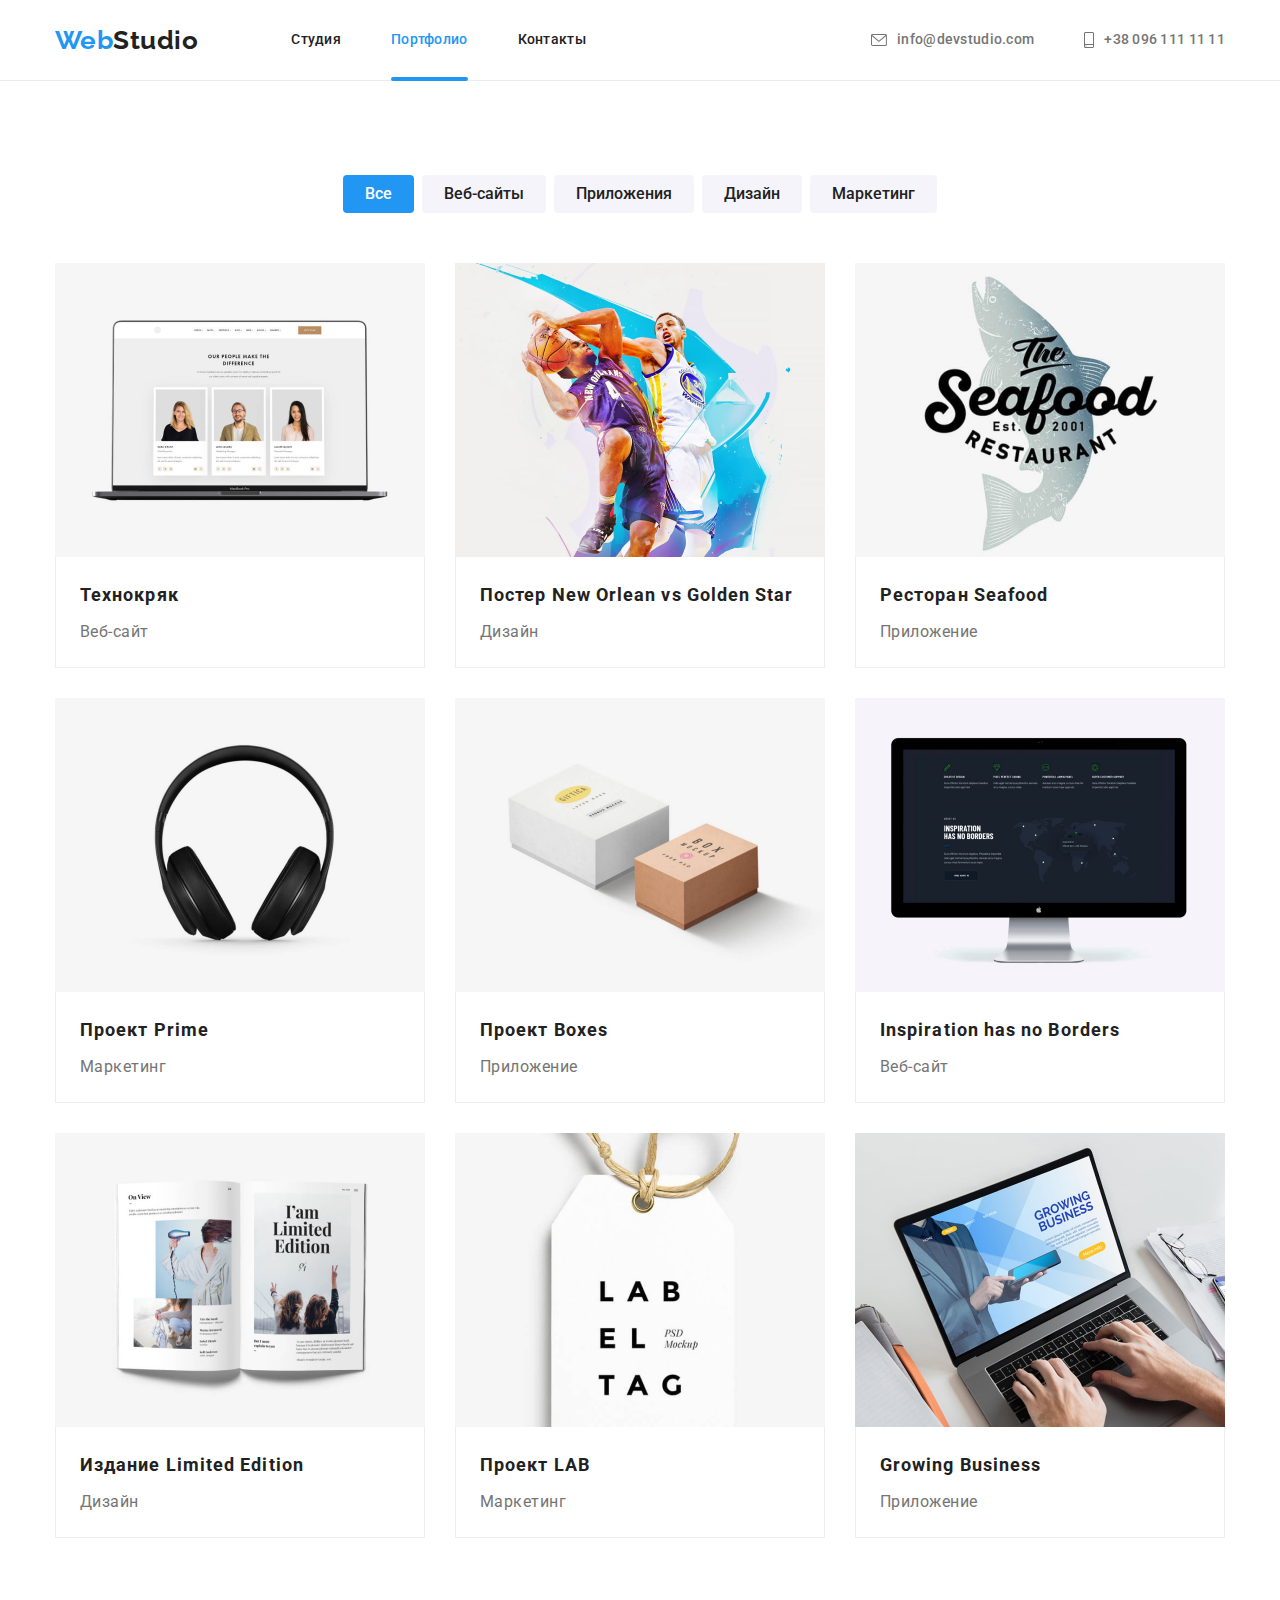
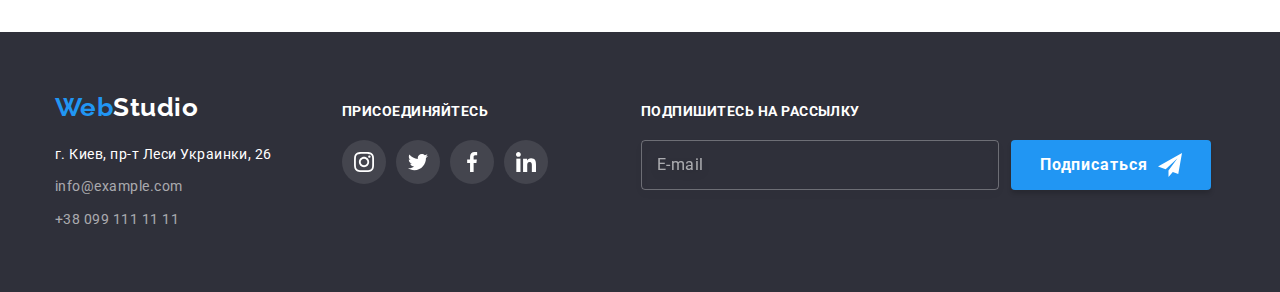
==== portfolio.html @ 92950738 "Добавлены файлы шестой домашней работы" ====
<!DOCTYPE html>
<html lang="ru">
<head>
  <meta charset="UTF-8" />
  <meta http-equiv="X-UA-Compatible" content="IE=edge" />
  <meta name="viewport" content="width=device-width, initial-scale=1.0" />
  <title>Portfolio</title>
  <link rel="preconnect" href="https://fonts.googleapis.com" />
  <link rel="preconnect" href="https://fonts.gstatic.com" crossorigin />
  <link href="https://fonts.googleapis.com/css2?family=Raleway:wght@700&family=Roboto:wght@400;500;700;900&display=swap"
    rel="stylesheet" />
  <link rel="stylesheet" href="https://cdnjs.cloudflare.com/ajax/libs/modern-normalize/1.1.0/modern-normalize.min.css" />
  <link rel="stylesheet" href="./css/styles.css" />
</head>
<body>
  <!-- Шапка сайта -->
  <header class="page-header">
    <div class="header-container container">
      <a href="/" class="logo header-logo-margin">Web<span class="header-logo">Studio</span></a>
  
      <!-- Навигация сайта -->
      <nav>
        <ul class="site-nav list">
          <li class="site-nav-item">
            <a href="./index.html" class="site-nav-link">Студия</a>
          </li>
          <li class="site-nav-item">
            <a href="./portfolio.html" class="site-nav-link current">Портфолио</a>
          </li>
          <li class="site-nav-item">
            <a href="" class="site-nav-link">Контакты</a>
          </li>
        </ul>
      </nav>
  
      <ul class="contacts-nav list">
        <li class="contacts-nav-item">
          <a href="mailto:info@devstudio.com" class="contacts-nav-link">
            <svg class="contacts-nav-icon" width="16" height="12">
              <use href="./images/icons.svg#envelope-icon"></use>
            </svg>
            info@devstudio.com</a>
        </li>
        <li class="contacts-nav-item">
          <a href="tel:+380961111111" class="contacts-nav-link">
            <svg class="contacts-nav-icon" width="10" height="16">
              <use href="./images/icons.svg#smartphone-icon"></use>
            </svg>
            +38 096 111 11 11</a>
        </li>
      </ul>
    </div>
  </header>
  
  <!-- Основная часть сайта -->
  <main>
    <!-- Примеры работ -->
    <section class="portfolio section">
      <div class="container">
        <h1 class="portfolio-title section-title visually-hidden">Примеры работ</h1>
        
        <ul class="portfolio-filter-list list">
          <li class="portfolio-filter-list-item">
            <button type="button" class="portfolio-filter-button button current-button">Все</button>
          </li>
          <li class="portfolio-filter-list-item">
            <button type="button" class="portfolio-filter-button button">Веб-сайты</button>
          </li>
          <li class="portfolio-filter-list-item">
            <button type="button" class="portfolio-filter-button button">Приложения</button>
          </li>
          <li class="portfolio-filter-list-item">
            <button type="button" class="portfolio-filter-button button">Дизайн</button>
          </li>
          <li class="portfolio-filter-list-item">
            <button type="button" class="portfolio-filter-button button">Маркетинг</button>
          </li>
        </ul>
        
        <ul class="work-examples-list list">
          <li class="work-examples-list-item">
            <a href="" class="work-examples-link">
              <div class="work-examples-thumb">
                <img src="./images/website-1.jpg" 
                  alt="Ноутбук с открытым сайтом" 
                  width="370" 
                  height="294"
                  class="work-examples-list-img" />
                <div class="work-examples-overlay">
                  <p class="work-examples-overlay-text">
                    Технокряк это современная площадка распространения коронавируса. 
                    Компании используют эту платформу для цифрового
                    шпионажа и атак на защищённые сервера конкурентов
                  </p>
                </div>
              </div>
              <div class="work-examples-card-container">
                <h2 class="work-examples-card-title">Технокряк</h2>
                <p class="work-examples-card-text">Веб-сайт</p>
              </div>
            </a>
          </li>

          <li class="work-examples-list-item">
            <a href="" class="work-examples-link">
              <div class="work-examples-thumb">
                <img src="./images/design-1.jpg" 
                  alt="Баскетболисты" 
                  width="370" 
                  height="294"
                  class="work-examples-list-img" />
                <div class="work-examples-overlay">
                  <p class="work-examples-overlay-text">
                    «Нью-Орлеан Пеликанс» — профессиональный баскетбольный клуб, выступающий в Национальной
                    баскетбольной ассоциации. Изначально годом основания команды считался 1988 год
                  </p>
                </div>
              </div>
              <div class="work-examples-card-container">
                <h2 class="work-examples-card-title">Постер <span lang="en">New Orlean vs Golden Star</span></h2>
                <p class="work-examples-card-text">Дизайн</p>
              </div>
            </a>
          </li>

          <li class="work-examples-list-item">
            <a href="" class="work-examples-link">
              <div class="work-examples-thumb">
                <img src="./images/application-1.jpg" 
                  alt="Лого ресторана" 
                  width="370" 
                  height="294"
                  class="work-examples-list-img" />
                <div class="work-examples-overlay">
                  <p class="work-examples-overlay-text">
                    Ресторан Seafood. В меню – лучшие предложения моря: камбала, сарган, бычки, 
                    лобстеры, икра, живые устрицы и много другого. Разнообразная
                    алкогольная карта
                  </p>
                </div>
              </div>
              <div class="work-examples-card-container">
                <h2 class="work-examples-card-title">Ресторан <span lang="en">Seafood</span></h2>
                <p class="work-examples-card-text">Приложение</p>
              </div>
            </a>
          </li>

          <li class="work-examples-list-item">
            <a href="" class="work-examples-link">
              <div class="work-examples-thumb">
                <img src="./images/marketing-1.jpg" 
                  alt="Наушники"
                  width="370"
                  height="294"
                  class="work-examples-list-img" />
                <div class="work-examples-overlay">
                  <p class="work-examples-overlay-text">
                    Проект Prime это идеальное соотношение достижений новейших технологий. 
                    Пассивная система снижения окружающих шумов, идеальный комфорт
                    использования и доступная цена
                  </p>
                </div>
              </div>
              <div class="work-examples-card-container">
                <h2 class="work-examples-card-title">Проект <span lang="en">Prime</span></h2>
                <p class="work-examples-card-text">Маркетинг</p>
              </div>
            </a>
          </li>

          <li class="work-examples-list-item">
            <a href="" class="work-examples-link">
              <div class="work-examples-thumb">
                <img src="./images/application-2.jpg"   
                  alt="Две коробки" 
                  width="370" 
                  height="294"
                  class="work-examples-list-img" />
                <div class="work-examples-overlay">
                  <p class="work-examples-overlay-text">
                    Проект Boxes это негерметичная ёмкость в форме многогранника
                    (чаще всего — прямоугольного параллелепипеда), выполненная из картона или
                    другого плотного материала
                  </p>
                </div>
              </div>
              <div class="work-examples-card-container">
                <h2 class="work-examples-card-title">Проект <span lang="en">Boxes</span></h2>
                <p class="work-examples-card-text">Приложение</p>
              </div>
            </a>
          </li>

          <li class="work-examples-list-item">
            <a href="" class="work-examples-link">
              <div class="work-examples-thumb">
                <img src="./images/website-2.jpg" 
                  alt="Монитор"
                  width="370" 
                  height="294"
                  class="work-examples-list-img" />
                <div class="work-examples-overlay">
                  <p class="work-examples-overlay-text">
                    Прежде, чем выбрать слова для описания сайта — мета тег description, 
                    посмотрите на контент страницы. Есть одно искушение, которому легко поддаться — 
                    написать более общее описание сайта
                  </p>
                </div>
              </div>
              <div class="work-examples-card-container">
                <h2 class="work-examples-card-title" lang="en">Inspiration has no Borders</h2>
                <p class="work-examples-card-text">Веб-сайт</p>
              </div>
            </a>
          </li>

          <li class="work-examples-list-item">
            <a href="" class="work-examples-link">
              <div class="work-examples-thumb">
                <img src="./images/design-2.jpg" 
                  alt="Открытая книга"
                  width="370" 
                  height="294"
                  class="work-examples-list-img" />
                <div class="work-examples-overlay">
                  <p class="work-examples-overlay-text">
                    Дизайн издания - вкратце, концепция всех глянцевых журналов подходит 
                    под три слова: красота, поклонники, карьера
                  </p>
                </div>
              </div>
              <div class="work-examples-card-container">
                <h2 class="work-examples-card-title">Издание <span lang="en">Limited Edition</span></h2>
                <p class="work-examples-card-text">Дизайн</p>
              </div>
            </a>
          </li>

          <li class="work-examples-list-item">
            <a href="" class="work-examples-link">
              <div class="work-examples-thumb">
                <img src="./images/marketing-2.jpg" 
                  alt="Картонный ярлык"
                  width="370" 
                  height="294"
                  class="work-examples-list-img" />
                <div class="work-examples-overlay">
                  <p class="work-examples-overlay-text">
                    Проект Маркетинга это организационная функция и совокупность процессов создания, 
                    продвижения и предоставления продукта или услуги покупателям
                    и управление взаимоотношениями с ними с выгодой для организации
                  </p>
                </div>
              </div>
              <div class="work-examples-card-container">
                <h2 class="work-examples-card-title">Проект <span lang="en">LAB</span></h2>
                <p class="work-examples-card-text">Маркетинг</p>
              </div>
            </a>
          </li>

          <li class="work-examples-list-item">
            <a href="" class="work-examples-link">
              <div class="work-examples-thumb">
                <img src="./images/application-3.jpg" 
                  alt="Человек работает за ноутбуком"
                  width="370" 
                  height="294"
                  class="work-examples-list-img" />
                <div class="work-examples-overlay">
                  <p class="work-examples-overlay-text">
                    Приложение для роста бизнеса создан, чтобы увеличить прибыль в два раза, 
                    может хватить какого-то мелкого улучшения конверсии на 5 %
                  </p>
                </div>
              </div>
              <div class="work-examples-card-container">
                <h2 class="work-examples-card-title" lang="en">Growing Business</h2>
                <p class="work-examples-card-text">Приложение</p>
              </div>
            </a>
          </li>
        </ul>
      </div>
    </section>
  </main>

  <!-- Подвал сайта-->
  <footer class="footer">
    <div class="footer-container container">
      <div class="address-connect">
        <a href="/" class="logo footer-logo-margin">Web<span class="footer-logo">Studio</span></a>
        <address>
    
          <ul class="address-list list">
            <li class="address-list-item">
              <a href="https://goo.gl/maps/LnpC9YfZU35sji429" target="_blank" rel="noopener noreferrer nofollow"
                class="address-list-link map">г. Киев, пр-т Леси Украинки, 26
              </a>
            </li>
            <li class="address-list-item">
              <a href="mailto:info@example.com" class="address-list-link">info@example.com</a>
            </li>
            <li class="address-list-item">
              <a href="tel:+380991111111" class="address-list-link">+38 099 111 11 11</a>
            </li>
          </ul>
        </address>
      </div>
  
      <div class="footer-connect">
        <p class="footer-connect-text">присоединяйтесь</p>
        <ul class="footer-connect-list list">
          <li class="footer-connect-item">
            <a href="" class="footer-connect-link" aria-label="Instagram">
              <svg class="footer-connect-icon" width="20" height="20">
                <use href="./images/icons.svg#instagram-icon"></use>
              </svg>
            </a>
          </li>
          <li class="footer-connect-item">
            <a href="" class="footer-connect-link" aria-label="Twitter">
              <svg class="footer-connect-icon" width="20" height="20">
                <use href="./images/icons.svg#twitter-icon"></use>
              </svg>
            </a>
          </li>
          <li class="footer-connect-item">
            <a href="" class="footer-connect-link" aria-label="Facebook">
              <svg class="footer-connect-icon" width="20" height="20">
                <use href="./images/icons.svg#facebook-icon"></use>
              </svg>
            </a>
          </li>
          <li class="footer-connect-item">
            <a href="" class="footer-connect-link" aria-label="LinkedIn">
              <svg class="footer-connect-icon" width="20" height="20">
                <use href="./images/icons.svg#linkedin-icon"></use>
              </svg>
            </a>
          </li>
        </ul>
      </div>

      <div class="footer-form-decor">
        <p class="footer-form-title">Подпишитесь на рассылку</p>
        <form class="footer-form">
          <label for="subscribe-email" class="footer-form-label"></label>
          <input 
            type="email" 
            name="subcribe-email" 
            class="footer-form-input" 
            placeholder="E-mail" 
            required
            id="subscribe-email" 
          />
      
          <button type="submit" class="footer-form-btn">Подписаться
            <svg class="footer-send-icon" width="24" height="24">
              <use href="./images/icons.svg#icon-send"></use>
            </svg>
          </button>
        </form>
      </div>
    </div>
  </footer>
</body>
</html>
---- css/styles.css ----
:root {
  --primary-text-color: #757575;
  --secondary-text-color: #ffffff;
  --title-text-color: #212121;
  --accent-color: #2196f3;
  --primary-bg-color: #ffffff;
  --secondary-bg-color: #f5f4fa;
  --footer-bg-color: #2f303a;
  --hero-button-hover: #188ce8;
  --social-link-color: #afb1b8;
  --container-border-color: #eeeeee;

  --card-set-gap: 30px;

  --transition-cubic: cubic-bezier(0.4, 0, 0.2, 1);
}

p,
h1,
h2,
h3,
h4,
h5,
h6 {
  padding-top: 0;
  padding-bottom: 0;
  margin-top: 0;
  margin-bottom: 0;
}

img {
  display: block;
  max-width: 100%;
  height: auto;
}

body {
  font-family: Roboto, sans-serif;
  letter-spacing: 0.03em;

  background-color: var(--primary-bg-color);
  color: var(--primary-text-color);
}

.list {
  list-style: none;

  padding: 0;
  margin: 0;
}

.container {
  width: 1200px;
  padding-left: 15px;
  padding-right: 15px;
  margin-left: auto;
  margin-right: auto;
}

/* -------------------------------- Header -------------------------------- */

.header-container {
  display: flex;
  align-items: center;
}

.page-header {
  border-bottom: 1px solid #ececec;
}

.logo {
  display: inline-block;

  font-family: Raleway, sans-serif;
  font-weight: 700;
  font-size: 26px;
  line-height: 1.19;
  text-decoration: none;

  color: var(--accent-color);
}

.header-logo-margin {
  padding-top: 24px;
  padding-bottom: 24px;
  margin-right: 93px;
}

.header-logo {
  color: var(--title-text-color);
}

.visually-hidden {
  position: absolute;
  clip: rect(0 0 0 0);

  width: 1px;
  height: 1px;

  margin: -1px;
}

/* -------------------------------- Site nav -------------------------------- */

.site-nav {
  display: flex;
}

.site-nav-item {
  position: relative;
}

.current::after {
  position: absolute;
  bottom: -1px;
  left: 0;
  content: '';

  width: 100%;
  height: 4px;

  background-color: var(--accent-color);
  border-radius: 2px;
}

.site-nav-item:not(:last-child) {
  margin-right: 50px;
}

.site-nav-link {
  display: block;
  padding-top: 32px;
  padding-bottom: 32px;

  font-weight: 500;
  font-size: 14px;
  line-height: 1.14;
  letter-spacing: 0.02em;
  text-decoration: none;

  color: var(--title-text-color);

  transition: color 250ms var(--transition-cubic);
}

.site-nav-link:hover,
.site-nav-link:focus {
  color: var(--accent-color);
}

.site-nav-link.current {
  color: var(--accent-color);
}

/* -------------------------------- Contacts nav -------------------------------- */

.contacts-nav {
  display: flex;
  margin-left: auto;
}

.contacts-nav-item:not(:last-child) {
  margin-right: 50px;
}

.contacts-nav-link {
  display: flex;
  padding-top: 32px;
  padding-bottom: 32px;
  align-items: center;

  font-weight: 500;
  font-size: 14px;
  line-height: 1.14;
  letter-spacing: 0.02em;
  text-decoration: none;

  color: var(--primary-text-color);

  transition: color 250ms var(--transition-cubic);
}

.contacts-nav-link:hover,
.contacts-nav-link:focus {
  color: var(--accent-color);
}

.contacts-nav-icon {
  margin-right: 10px;

  fill: currentColor;
}

/* -------------------------------- Hero -------------------------------- */

.hero {
  padding-top: 200px;
  padding-bottom: 200px;

  text-align: center;
}

.hero-overlay {
  max-width: 1600px;
  height: 600px;
  margin-left: auto;
  margin-right: auto;

  background-image: linear-gradient(
      rgba(47, 48, 58, 0.4),
      rgba(47, 48, 58, 0.4)
    ),
    url(../images/hero-bg.jpg);
  background-repeat: no-repeat;
  background-position: center;
  background-size: cover;
  background-color: var(--footer-bg-color);
}

.hero-title {
  width: 696px;
  margin: 0 auto;
  margin-bottom: 30px;

  font-weight: 900;
  font-size: 44px;
  line-height: 1.36;
  letter-spacing: 0.06em;
  text-transform: uppercase;

  color: var(--secondary-text-color);
}

/* -------------------------------- Section -------------------------------- */

.section {
  padding-top: 94px;
  padding-bottom: 94px;
}

.section.no-padding {
  padding-top: 0;
  padding-bottom: 94px;
}

.section-title {
  margin-bottom: 0;

  font-weight: 700;
  font-size: 36px;
  line-height: 1.16;
  text-align: center;

  color: var(--title-text-color);
}

/* -------------------------------- Features -------------------------------- */

.features-list {
  display: flex;
  flex-wrap: wrap;
  justify-content: center;
  align-items: center;
  margin-left: calc(-1 * var(--card-set-gap));
}

.features-list-item {
  flex-basis: calc(100% / 4 - var(--card-set-gap));
  margin-left: var(--card-set-gap);
}

.features-icon-bg {
  display: flex;
  justify-content: center;
  align-items: center;

  width: 270px;
  height: 120px;
  margin-bottom: var(--card-set-gap);
  border-radius: 4px;

  background-color: var(--secondary-bg-color);
}

.antenna-icon {
  display: flex;
  justify-content: center;
  align-items: center;
}

.features-list-title {
  margin-bottom: 10px;

  font-weight: 700;
  font-size: 14px;
  line-height: 1.14;
  text-transform: uppercase;

  color: var(--title-text-color);
}

.features-list-text {
  font-weight: 400;
  font-size: 14px;
  line-height: 1.71;
}

/* -------------------------------- Skills -------------------------------- */

.skills-title {
  margin-bottom: 50px;
}

.skills-list {
  display: flex;
  flex-wrap: wrap;
  justify-content: center;
  margin-left: calc(-1 * var(--card-set-gap));
}

.skills-list-item {
  flex-basis: calc(100% / 3 - var(--card-set-gap));
  margin-left: var(--card-set-gap);
}

.skills-list-thumb {
  position: relative;
}

.skills-list-text {
  position: absolute;
  width: 370px;
  height: 70px;
  bottom: 0;
  left: 0;

  display: flex;
  justify-content: center;
  align-items: center;

  font-weight: 700;
  font-size: 14px;
  line-height: 1.14;
  text-align: center;
  letter-spacing: 0.03em;
  text-transform: uppercase;

  color: var(--secondary-text-color);
  background-color: rgba(47, 48, 58, 0.8);
}

/* -------------------------------- Team -------------------------------- */

.team {
  background-color: var(--secondary-bg-color);
}

.team-title {
  margin-bottom: 50px;
}

.team-list {
  display: flex;
  flex-wrap: wrap;
  justify-content: center;
  margin-left: calc(-1 * var(--card-set-gap));
}

.team-list-item {
  flex-basis: calc(100% / 4 - var(--card-set-gap));
  margin-left: var(--card-set-gap);
}

.team-card-container {
  padding: 30px 32px;
  border-radius: 0px 0px 4px 4px;

  text-align: center;

  box-shadow: 0px 1px 3px rgba(0, 0, 0, 0.12), 0px 1px 1px rgba(0, 0, 0, 0.14),
    0px 2px 1px rgba(0, 0, 0, 0.2);
  background-color: var(--primary-bg-color);
}

.team-card-title {
  margin-bottom: 10px;

  font-weight: 500;
  font-size: 16px;
  line-height: 1.19;

  color: var(--title-text-color);
}

.team-card-text {
  margin-bottom: 16px;

  font-weight: 400;
  font-size: 16px;
  line-height: 1.19;
}

.team-social-list {
  display: flex;
  justify-content: center;
  align-items: center;
}

.team-social-item + .team-social-item {
  margin-left: 10px;
}

.team-social-link {
  display: flex;
  justify-content: center;
  align-items: center;

  width: 44px;
  height: 44px;

  border-radius: 50%;
  background-color: transparent;

  color: var(--social-link-color);

  transition: color 250ms var(--transition-cubic),
    background-color 250ms var(--transition-cubic);
}

.team-social-link:hover,
.team-social-link:focus {
  color: var(--secondary-text-color);
  background-color: var(--accent-color);
}

.team-social-icon {
  fill: currentColor;
}

/* -------------------------------- Clients -------------------------------- */

.clients-title {
  margin-bottom: 50px;
}

.clients-list {
  display: flex;
  justify-content: center;
  align-items: center;
}

.clients-list-item + .clients-list-item {
  margin-left: var(--card-set-gap);
}

.clients-list-link {
  display: flex;
  justify-content: center;
  align-items: center;
  box-sizing: border-box;

  width: 170px;
  height: 92px;
  border: 1px solid var(--social-link-color);
  border-radius: 4px;

  color: var(--social-link-color);

  transition: color 250ms var(--transition-cubic),
    border-color 250ms var(--transition-cubic);
}

.clients-list-link:hover,
.clients-list-link:focus {
  color: var(--accent-color);
  border-color: var(--accent-color);
}

.clients-list-icon {
  fill: currentColor;
}

/* -------------------------------- Footer -------------------------------- */

.footer {
  padding-top: 60px;
  padding-bottom: 60px;

  background-color: var(--footer-bg-color);
}

.footer-container {
  display: flex;
  align-items: baseline;
}

.footer-logo-margin {
  margin-bottom: 20px;
}

.footer-logo {
  color: var(--secondary-text-color);
}

.address-list-item:not(:last-child) {
  display: block;
  margin-bottom: 9px;
}

.address-list-link {
  font-family: Roboto;
  font-style: normal;
  font-size: 14px;
  line-height: 1.71;
  text-decoration: none;

  color: rgba(255, 255, 255, 0.6);

  transition: color 250ms var(--transition-cubic);
}

.address-list-link:hover,
.address-list-link:focus {
  color: var(--accent-color);
}

.address-list-link.map {
  color: var(--secondary-text-color);
}

.footer-connect {
  margin-left: 70px;
}

.footer-connect-text {
  margin-bottom: 20px;

  font-weight: 700;
  font-size: 14px;
  line-height: 1.14;
  text-transform: uppercase;

  color: var(--secondary-text-color);
}

.footer-connect-list {
  display: flex;
  flex-wrap: wrap;
}

.footer-connect-item + .footer-connect-item {
  margin-left: 10px;
}

.footer-connect-link {
  display: flex;
  justify-content: center;
  align-items: center;

  width: 44px;
  height: 44px;
  border-radius: 50%;

  color: var(--secondary-text-color);
  background-color: rgba(255, 255, 255, 0.1);

  transition: background-color 250ms var(--transition-cubic);
}

.footer-connect-link:hover,
.footer-connect-link:focus {
  background-color: var(--accent-color);
}

.footer-connect-icon {
  fill: currentColor;
}

.footer-form-decor {
  margin-left: 93px;
}

.footer-form {
  display: flex;
  flex-direction: row;
}

.footer-form-title {
  margin-bottom: 20px;

  font-weight: 700;
  font-size: 14px;
  line-height: 1.14;
  text-transform: uppercase;

  color: var(--secondary-text-color);
}

.footer-form-input {
  display: flex;
  align-items: center;

  padding: 15px 15px 16px;

  width: 358px;
  height: 50px;

  font-size: 16px;
  line-height: 1.25;
  letter-spacing: 0.03em;
  color: rgba(255, 255, 255, 0.6);

  border: 1px solid rgba(255, 255, 255, 0.3);
  filter: drop-shadow(0px 4px 4px rgba(0, 0, 0, 0.15));
  border-radius: 4px;
  background-color: transparent;
}

.footer-form-input::placeholder {
  font-size: 16px;
  line-height: 1.25;
  letter-spacing: 0.03em;
  color: rgba(255, 255, 255, 0.6);
}

/* -------------------------------- Buttons -------------------------------- */

.button {
  display: inline-block;

  border: none;
  border-radius: 4px;

  font-family: inherit;
  align-items: center;
  text-align: center;

  color: var(--title-text-color);
  background-color: var(--secondary-bg-color);

  cursor: pointer;
}

.hero-button {
  min-width: 200px;
  padding: 10px 32px;

  font-weight: 700;
  font-size: 16px;
  line-height: 1.87;
  letter-spacing: 0.06em;
  box-shadow: 0px 4px 4px rgba(0, 0, 0, 0.15);

  color: var(--secondary-text-color);
  background-color: var(--accent-color);

  transition: background-color 250ms var(--transition-cubic);
}

.hero-button:hover {
  background-color: var(--hero-button-hover);
}

.portfolio-filter-button {
  padding: 6px 22px;

  font-weight: 500;
  font-size: 16px;
  line-height: 1.62;

  transition: color 250ms var(--transition-cubic),
    background-color 250ms var(--transition-cubic),
    box-shadow 250ms var(--transition-cubic);
}

.portfolio-filter-button:hover,
.portfolio-filter-button:focus {
  color: var(--secondary-text-color);
  background-color: var(--accent-color);
  box-shadow: 0px 3px 1px rgba(0, 0, 0, 0.1), 0px 1px 2px rgba(0, 0, 0, 0.08),
    0px 2px 2px rgba(0, 0, 0, 0.12);
}

.current-button {
  color: var(--secondary-text-color);
  background-color: var(--accent-color);
}

.footer-form-btn {
  display: flex;
  justify-content: center;
  align-items: center;
  margin-left: 12px;

  width: 200px;
  height: 50px;

  font-family: inherit;
  font-weight: 700;
  font-size: 16px;
  line-height: 1.87;
  letter-spacing: 0.06em;
  box-shadow: 0px 4px 4px rgba(0, 0, 0, 0.15);
  border-radius: 4px;
  border: none;

  color: var(--secondary-text-color);
  background-color: var(--accent-color);

  transition: background-color 250ms var(--transition-cubic);
  cursor: pointer;
}

.footer-form-btn:hover,
.footer-form-btn:focus {
  background-color: var(--hero-button-hover);
}

.footer-send-icon {
  fill: currentColor;
  margin-left: 10px;
}

/* -------------------------------- Portfolio -------------------------------- */

.portfolio-filter-list {
  display: flex;
  flex-wrap: wrap;
  justify-content: center;

  margin-bottom: 50px;
}

.portfolio-filter-list-item + .portfolio-filter-list-item {
  margin-left: 8px;
}

.work-examples-list {
  display: flex;
  flex-wrap: wrap;

  margin-top: calc(-1 * var(--card-set-gap));
  margin-left: calc(-1 * var(--card-set-gap));
}

.work-examples-list-item {
  flex-basis: calc(100% / 3 - var(--card-set-gap));

  margin-top: var(--card-set-gap);
  margin-left: var(--card-set-gap);
}

.work-examples-link {
  display: block;

  text-decoration: none;

  transition: box-shadow 250ms var(--transition-cubic);
}

.work-examples-link:hover,
.work-examples-link:focus {
  box-shadow: 0px 1px 1px rgba(0, 0, 0, 0.12), 0px 4px 4px rgba(0, 0, 0, 0.06),
    1px 4px 6px rgba(0, 0, 0, 0.16);
}

.work-examples-thumb {
  position: relative;

  overflow: hidden;
}

.work-examples-overlay {
  position: absolute;
  top: 0;
  left: 0;

  display: block;
  padding: 63px 24px;

  width: 100%;
  height: 100%;

  background-color: rgba(33, 150, 243, 0.9);

  transform: translateY(101%);
  transition: transform 250ms var(--transition-cubic);
}

.work-examples-link:hover .work-examples-overlay {
  transform: translateY(0);
}

.work-examples-link:focus .work-examples-overlay {
  transform: translateY(0);
}

.work-examples-overlay-text {
  font-size: 18px;
  line-height: 1.56;

  color: var(--secondary-text-color);
}

.work-examples-card-container {
  padding: 20px 24px;

  box-sizing: border-box;
  border: 1px solid var(--container-border-color);
  border-top: 0;
}

.work-examples-card-title {
  margin-bottom: 4px;

  font-weight: 700;
  font-size: 18px;
  line-height: 2;
  letter-spacing: 0.06em;

  color: var(--title-text-color);
}

.work-examples-card-text {
  font-weight: 400;
  font-size: 16px;
  line-height: 1.87;

  color: var(--primary-text-color);
}

/* -------------------------------- Modal windows -------------------------------- */

.backdrop {
  position: fixed;
  top: 0;
  left: 0;

  width: 100vw;
  height: 100vh;

  background-color: rgba(0, 0, 0, 0.2);

  transition: opacity 500ms, visibility 500ms;
}

.backdrop.is-hidden .modal {
  transform: rotate(-270deg) scale(0.1) skew(40deg);
}

.is-hidden {
  visibility: hidden;
  opacity: 0;
  pointer-events: none;
}

.modal {
  position: absolute;
  top: 50%;
  left: 50%;

  padding: 40px;

  min-width: 528px;
  min-height: 581px;

  box-shadow: 0px 1px 3px rgba(0, 0, 0, 0.12), 0px 1px 1px rgba(0, 0, 0, 0.14),
    0px 2px 1px rgba(0, 0, 0, 0.2);
  border-radius: 4px;

  background-color: var(--primary-bg-color);

  transform: translate(-50%, -50%) rotate(0) scale(1) skew(0);
  transition: transform 500ms;
}

.modal-close-btn {
  position: absolute;
  top: 8px;
  right: 8px;

  display: flex;
  justify-content: center;
  align-items: center;

  width: 30px;
  height: 30px;

  border: 1px solid rgba(0, 0, 0, 0.1);
  border-radius: 50%;
  box-sizing: border-box;
  outline: none;

  background-color: var(--primary-bg-color);

  transition: color 250ms var(--transition-cubic);
  cursor: pointer;
}

.modal-close-btn:hover,
.modal-close-btn:focus {
  color: var(--accent-color);
}

.modal-close-btn-icon {
  fill: currentColor;
}

.modal-form-title {
  margin-bottom: 12px;

  font-weight: 700;
  font-size: 20px;
  line-height: 1.15;
  text-align: center;

  color: var(--title-text-color);
}

.modal-form {
  display: flex;
  flex-direction: column;
  align-items: center;
}

.modal-form-field {
  display: flex;
  flex-direction: column;

  margin-bottom: 10px;

  width: 100%;
}

.modal-form-field:nth-child(4) {
  margin-bottom: 20px;
}

.modal-form-label {
  display: block;

  margin-bottom: 4px;

  font-size: 12px;
  line-height: 1.17;
  letter-spacing: 0.01em;

  color: var(--primary-text-color);
}

.modal-input-wrap {
  position: relative;
  display: block;
}

.modal-form-input {
  padding: 12px 0 12px 42px;

  width: 100%;
  height: 40px;

  border: 1px solid rgba(33, 33, 33, 0.2);
  border-radius: 4px;

  outline: none;

  transition: border-color 250ms var(--transition-cubic);
}

.modal-form-input:focus {
  border-color: var(--accent-color);
}

.modal-form-input:hover + .modal-icon,
.modal-form-input:focus + .modal-icon {
  fill: var(--accent-color);
}

.modal-icon {
  position: absolute;
  left: 12px;
  top: 50%;

  fill: var(--title-text-color);

  transform: translateY(-50%);
  transition: fill 250ms var(--transition-cubic);
}

.modal-form-text-area {
  margin: 0;
  padding: 12px 16px 12px 16px;

  width: 100%;
  height: 120px;

  font-size: 14px;
  line-height: 1.17;
  letter-spacing: 0.01em;

  border: 1px solid rgba(33, 33, 33, 0.2);
  box-sizing: border-box;
  border-radius: 4px;
  resize: none;
  outline: none;

  transition: border-color 250ms var(--transition-cubic);
}

.modal-form-text-area::placeholder {
  font-size: 14px;
  line-height: 1.17;
  letter-spacing: 0.01em;

  color: rgba(117, 117, 117, 0.5);
}

.modal-form-text-area:focus {
  border-color: var(--accent-color);
}

.modal-form-agreement {
  display: flex;
  align-items: center;
  justify-content: center;

  margin-bottom: 30px;
}

.modal-form-agreement-text {
  display: flex;
  align-items: center;

  font-size: 14px;
  line-height: 1.71;

  color: var(--primary-text-color);
}

.modal-form-agreement-text span {
  display: flex;
  align-items: center;
  justify-content: center;

  margin-right: 7px;

  width: 16px;
  height: 15px;

  border: 2px solid var(--title-text-color);
  border-radius: 2px;
}

.modal-check-icon {
  fill: var(--secondary-text-color);
}

.modal-form-check:checked + .modal-form-agreement-text span {
  background-color: var(--accent-color);
  border: none;
}

.modal-form-agreement-link {
  font-size: 14px;
  line-height: 1.71;

  color: var(--accent-color);
}

.modal-form-btn {
  width: 200px;
  height: 50px;

  font-family: inherit;
  font-weight: 700;
  font-size: 16px;
  line-height: 1.87;
  letter-spacing: 0.06em;

  box-shadow: 0px 4px 4px rgba(0, 0, 0, 0.15);
  border-radius: 4px;

  color: var(--secondary-text-color);
  background-color: var(--accent-color);

  transition: background-color 250ms var(--transition-cubic);
}

.modal-form-btn:hover,
.modal-form-btn:focus {
  background-color: var(--hero-button-hover);
}
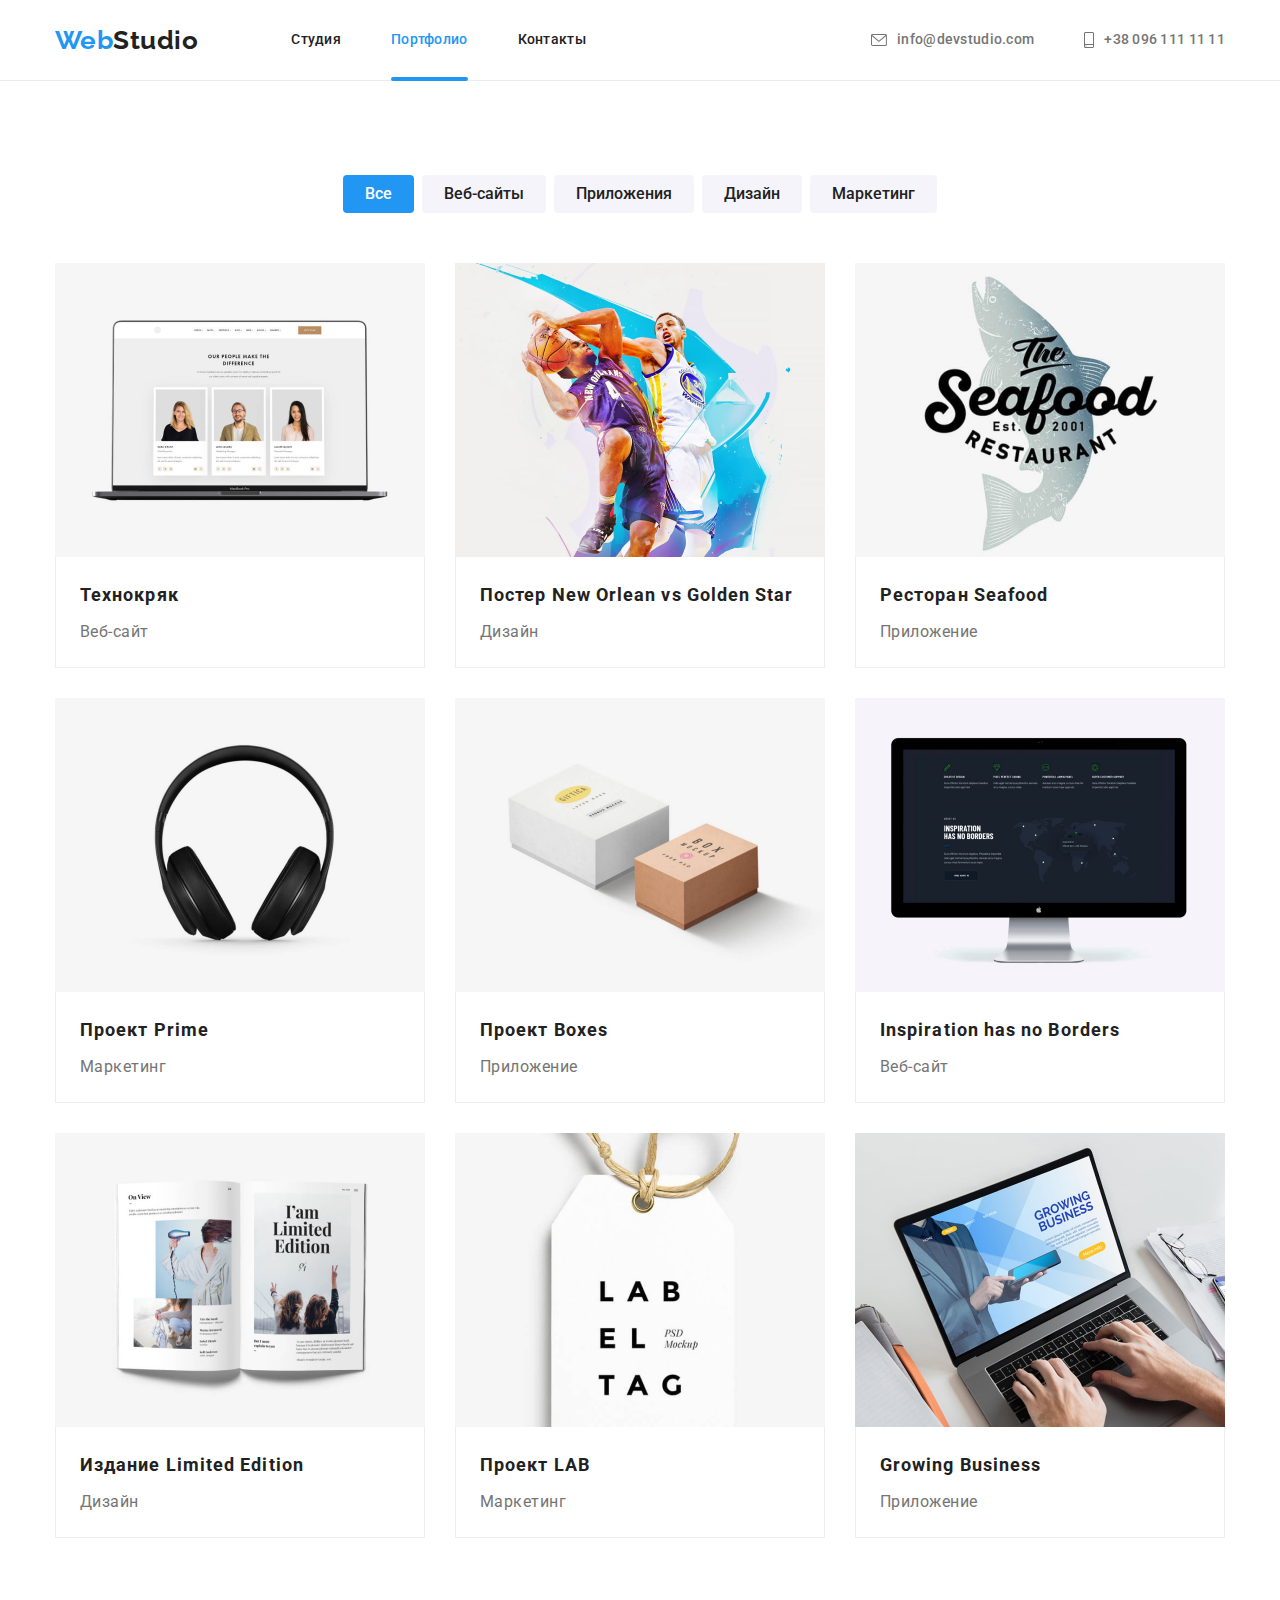
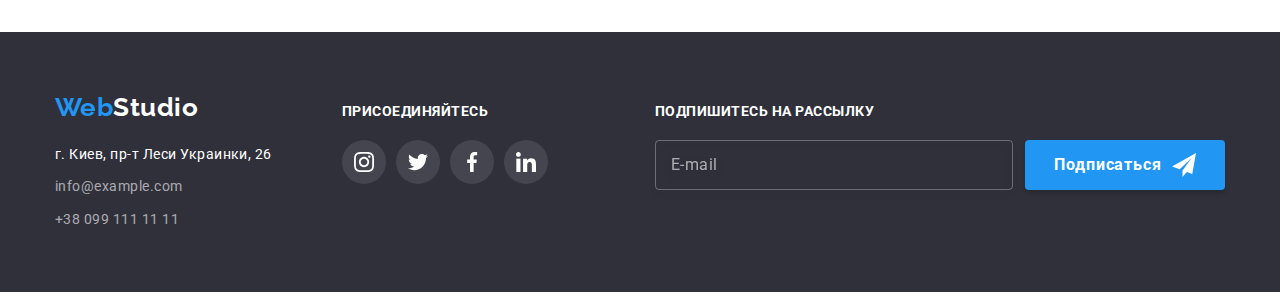
==== commit bc38295f: "Внесены правки согласно методологии БЭМ" ====
--- a/portfolio.html
+++ b/portfolio.html
@@ -15,35 +15,35 @@
 <body>
   <!-- Шапка сайта -->
   <header class="page-header">
-    <div class="header-container container">
-      <a href="/" class="logo header-logo-margin">Web<span class="header-logo">Studio</span></a>
+    <div class="page-header__container container">
+      <a href="/" class="page-header__logo logo">Web<span class="page-header__logo--black">Studio</span></a>
   
       <!-- Навигация сайта -->
       <nav>
         <ul class="site-nav list">
-          <li class="site-nav-item">
-            <a href="./index.html" class="site-nav-link">Студия</a>
-          </li>
-          <li class="site-nav-item">
-            <a href="./portfolio.html" class="site-nav-link current">Портфолио</a>
-          </li>
-          <li class="site-nav-item">
-            <a href="" class="site-nav-link">Контакты</a>
+          <li class="site-nav__item">
+            <a href="./index.html" class="site-nav__link">Студия</a>
+          </li>
+          <li class="site-nav__item">
+            <a href="./portfolio.html" class="site-nav__link current-link">Портфолио</a>
+          </li>
+          <li class="site-nav__item">
+            <a href="" class="site-nav__link">Контакты</a>
           </li>
         </ul>
       </nav>
   
       <ul class="contacts-nav list">
-        <li class="contacts-nav-item">
-          <a href="mailto:info@devstudio.com" class="contacts-nav-link">
-            <svg class="contacts-nav-icon" width="16" height="12">
+        <li class="contacts-nav__item">
+          <a href="mailto:info@devstudio.com" class="contacts-nav__link">
+            <svg class="contacts-nav__icon" width="16" height="12">
               <use href="./images/icons.svg#envelope-icon"></use>
             </svg>
             info@devstudio.com</a>
         </li>
-        <li class="contacts-nav-item">
-          <a href="tel:+380961111111" class="contacts-nav-link">
-            <svg class="contacts-nav-icon" width="10" height="16">
+        <li class="contacts-nav__item">
+          <a href="tel:+380961111111" class="contacts-nav__link">
+            <svg class="contacts-nav__icon" width="10" height="16">
               <use href="./images/icons.svg#smartphone-icon"></use>
             </svg>
             +38 096 111 11 11</a>
@@ -288,54 +288,56 @@
 
   <!-- Подвал сайта-->
   <footer class="footer">
-    <div class="footer-container container">
-      <div class="address-connect">
-        <a href="/" class="logo footer-logo-margin">Web<span class="footer-logo">Studio</span></a>
+    <div class="footer__container container">
+      <div class="contacts">
+        <a href="/" class="footer__logo logo">Web<span class="footer__logo--white">Studio</span></a>
         <address>
-    
-          <ul class="address-list list">
-            <li class="address-list-item">
-              <a href="https://goo.gl/maps/LnpC9YfZU35sji429" target="_blank" rel="noopener noreferrer nofollow"
-                class="address-list-link map">г. Киев, пр-т Леси Украинки, 26
+          <ul class="contacts__list list">
+            <li class="contacts__item">
+              <a href="https://goo.gl/maps/LnpC9YfZU35sji429" 
+                target="_blank" 
+                rel="noopener noreferrer nofollow"
+                class="contacts__link contacts__link--white">г. Киев, пр-т Леси Украинки, 26
               </a>
             </li>
-            <li class="address-list-item">
-              <a href="mailto:info@example.com" class="address-list-link">info@example.com</a>
+            <li class="contacts__item">
+              <a href="mailto:info@example.com" class="contacts__link">info@example.com</a>
             </li>
-            <li class="address-list-item">
-              <a href="tel:+380991111111" class="address-list-link">+38 099 111 11 11</a>
+            <li class="contacts__item">
+              <a href="tel:+380991111111" class="contacts__link">+38 099 111 11 11</a>
             </li>
           </ul>
         </address>
       </div>
   
-      <div class="footer-connect">
-        <p class="footer-connect-text">присоединяйтесь</p>
-        <ul class="footer-connect-list list">
-          <li class="footer-connect-item">
-            <a href="" class="footer-connect-link" aria-label="Instagram">
-              <svg class="footer-connect-icon" width="20" height="20">
+      <div class="socials-contacts">
+        <p class="socials-contacts__label">присоединяйтесь</p>
+        
+        <ul class="socials__list socials__list--wrap list">
+          <li class="socials__item">
+            <a href="" class="socials__link socials__link--grey" aria-label="Instagram">
+              <svg class="socials__icon" width="20" height="20">
                 <use href="./images/icons.svg#instagram-icon"></use>
               </svg>
             </a>
           </li>
-          <li class="footer-connect-item">
-            <a href="" class="footer-connect-link" aria-label="Twitter">
-              <svg class="footer-connect-icon" width="20" height="20">
+          <li class="socials__item socials__item--indent">
+            <a href="" class="socials__link socials__link--grey" aria-label="Twitter">
+              <svg class="socials__icon" width="20" height="20">
                 <use href="./images/icons.svg#twitter-icon"></use>
               </svg>
             </a>
           </li>
-          <li class="footer-connect-item">
-            <a href="" class="footer-connect-link" aria-label="Facebook">
-              <svg class="footer-connect-icon" width="20" height="20">
+          <li class="socials__item socials__item--indent">
+            <a href="" class="socials__link socials__link--grey" aria-label="Facebook">
+              <svg class="socials__icon" width="20" height="20">
                 <use href="./images/icons.svg#facebook-icon"></use>
               </svg>
             </a>
           </li>
-          <li class="footer-connect-item">
-            <a href="" class="footer-connect-link" aria-label="LinkedIn">
-              <svg class="footer-connect-icon" width="20" height="20">
+          <li class="socials__item socials__item--indent">
+            <a href="" class="socials__link socials__link--grey" aria-label="LinkedIn">
+              <svg class="socials__icon" width="20" height="20">
                 <use href="./images/icons.svg#linkedin-icon"></use>
               </svg>
             </a>
@@ -343,21 +345,15 @@
         </ul>
       </div>
 
-      <div class="footer-form-decor">
-        <p class="footer-form-title">Подпишитесь на рассылку</p>
-        <form class="footer-form">
-          <label for="subscribe-email" class="footer-form-label"></label>
-          <input 
-            type="email" 
-            name="subcribe-email" 
-            class="footer-form-input" 
-            placeholder="E-mail" 
-            required
-            id="subscribe-email" 
-          />
+      <div class="footer-subscription">
+        <p class="footer-subscription__title">Подпишитесь на рассылку</p>
+        <form class="subscribe-form">
+          <label>
+            <input type="email" name="subcribe-email" class="subscribe-form__input" placeholder="E-mail" required />
+          </label>
       
-          <button type="submit" class="footer-form-btn">Подписаться
-            <svg class="footer-send-icon" width="24" height="24">
+          <button type="submit" class="subscribe-form__button">Подписаться
+            <svg class="button__icon" width="24" height="24">
               <use href="./images/icons.svg#icon-send"></use>
             </svg>
           </button>
--- a/css/styles.css
+++ b/css/styles.css
@@ -57,9 +57,19 @@
   margin-right: auto;
 }
 
+.visually-hidden {
+  position: absolute;
+  clip: rect(0 0 0 0);
+
+  width: 1px;
+  height: 1px;
+
+  margin: -1px;
+}
+
 /* -------------------------------- Header -------------------------------- */
 
-.header-container {
+.page-header__container {
   display: flex;
   align-items: center;
 }
@@ -80,37 +90,27 @@
   color: var(--accent-color);
 }
 
-.header-logo-margin {
+.page-header__logo {
   padding-top: 24px;
   padding-bottom: 24px;
   margin-right: 93px;
 }
 
-.header-logo {
+.page-header__logo--black {
   color: var(--title-text-color);
 }
 
-.visually-hidden {
-  position: absolute;
-  clip: rect(0 0 0 0);
-
-  width: 1px;
-  height: 1px;
-
-  margin: -1px;
-}
-
 /* -------------------------------- Site nav -------------------------------- */
 
 .site-nav {
   display: flex;
 }
 
-.site-nav-item {
+.site-nav__item {
   position: relative;
 }
 
-.current::after {
+.current-link::after {
   position: absolute;
   bottom: -1px;
   left: 0;
@@ -123,11 +123,11 @@
   border-radius: 2px;
 }
 
-.site-nav-item:not(:last-child) {
+.site-nav__item:not(:last-child) {
   margin-right: 50px;
 }
 
-.site-nav-link {
+.site-nav__link {
   display: block;
   padding-top: 32px;
   padding-bottom: 32px;
@@ -143,12 +143,12 @@
   transition: color 250ms var(--transition-cubic);
 }
 
-.site-nav-link:hover,
-.site-nav-link:focus {
+.site-nav__link:hover,
+.site-nav__link:focus {
   color: var(--accent-color);
 }
 
-.site-nav-link.current {
+.site-nav__link.current-link {
   color: var(--accent-color);
 }
 
@@ -159,11 +159,11 @@
   margin-left: auto;
 }
 
-.contacts-nav-item:not(:last-child) {
+.contacts-nav__item:not(:last-child) {
   margin-right: 50px;
 }
 
-.contacts-nav-link {
+.contacts-nav__link {
   display: flex;
   padding-top: 32px;
   padding-bottom: 32px;
@@ -180,12 +180,12 @@
   transition: color 250ms var(--transition-cubic);
 }
 
-.contacts-nav-link:hover,
-.contacts-nav-link:focus {
+.contacts-nav__link:hover,
+.contacts-nav__link:focus {
   color: var(--accent-color);
 }
 
-.contacts-nav-icon {
+.contacts-nav__icon {
   margin-right: 10px;
 
   fill: currentColor;
@@ -217,7 +217,7 @@
   background-color: var(--footer-bg-color);
 }
 
-.hero-title {
+.hero__title {
   width: 696px;
   margin: 0 auto;
   margin-bottom: 30px;
@@ -231,15 +231,30 @@
   color: var(--secondary-text-color);
 }
 
+.hero__button {
+  min-width: 200px;
+  padding: 10px 32px;
+
+  font-weight: 700;
+  font-size: 16px;
+  line-height: 1.87;
+  letter-spacing: 0.06em;
+  box-shadow: 0px 4px 4px rgba(0, 0, 0, 0.15);
+
+  color: var(--secondary-text-color);
+  background-color: var(--accent-color);
+
+  transition: background-color 250ms var(--transition-cubic);
+}
+
+.hero__button:hover {
+  background-color: var(--hero-button-hover);
+}
+
 /* -------------------------------- Section -------------------------------- */
 
 .section {
   padding-top: 94px;
-  padding-bottom: 94px;
-}
-
-.section.no-padding {
-  padding-top: 0;
   padding-bottom: 94px;
 }
 
@@ -254,9 +269,14 @@
   color: var(--title-text-color);
 }
 
+.section--nopadding {
+  padding-top: 0;
+  padding-bottom: 94px;
+}
+
 /* -------------------------------- Features -------------------------------- */
 
-.features-list {
+.features__list {
   display: flex;
   flex-wrap: wrap;
   justify-content: center;
@@ -264,12 +284,12 @@
   margin-left: calc(-1 * var(--card-set-gap));
 }
 
-.features-list-item {
+.features__item {
   flex-basis: calc(100% / 4 - var(--card-set-gap));
   margin-left: var(--card-set-gap);
 }
 
-.features-icon-bg {
+.features__item--bg {
   display: flex;
   justify-content: center;
   align-items: center;
@@ -282,13 +302,13 @@
   background-color: var(--secondary-bg-color);
 }
 
-.antenna-icon {
-  display: flex;
-  justify-content: center;
-  align-items: center;
-}
-
-.features-list-title {
+.features__icon {
+  display: flex;
+  justify-content: center;
+  align-items: center;
+}
+
+.features__label {
   margin-bottom: 10px;
 
   font-weight: 700;
@@ -299,7 +319,7 @@
   color: var(--title-text-color);
 }
 
-.features-list-text {
+.features__text {
   font-weight: 400;
   font-size: 14px;
   line-height: 1.71;
@@ -307,27 +327,27 @@
 
 /* -------------------------------- Skills -------------------------------- */
 
-.skills-title {
+.skills__title {
   margin-bottom: 50px;
 }
 
-.skills-list {
+.skills__list {
   display: flex;
   flex-wrap: wrap;
   justify-content: center;
   margin-left: calc(-1 * var(--card-set-gap));
 }
 
-.skills-list-item {
+.skills__item {
   flex-basis: calc(100% / 3 - var(--card-set-gap));
   margin-left: var(--card-set-gap);
 }
 
-.skills-list-thumb {
+.skills__container {
   position: relative;
 }
 
-.skills-list-text {
+.skills__label {
   position: absolute;
   width: 370px;
   height: 70px;
@@ -355,23 +375,23 @@
   background-color: var(--secondary-bg-color);
 }
 
-.team-title {
+.team__title {
   margin-bottom: 50px;
 }
 
-.team-list {
+.team__list {
   display: flex;
   flex-wrap: wrap;
   justify-content: center;
   margin-left: calc(-1 * var(--card-set-gap));
 }
 
-.team-list-item {
+.team__item {
   flex-basis: calc(100% / 4 - var(--card-set-gap));
   margin-left: var(--card-set-gap);
 }
 
-.team-card-container {
+.crewman-card {
   padding: 30px 32px;
   border-radius: 0px 0px 4px 4px;
 
@@ -382,7 +402,7 @@
   background-color: var(--primary-bg-color);
 }
 
-.team-card-title {
+.crewman-card__name {
   margin-bottom: 10px;
 
   font-weight: 500;
@@ -392,7 +412,7 @@
   color: var(--title-text-color);
 }
 
-.team-card-text {
+.crewman-card__position {
   margin-bottom: 16px;
 
   font-weight: 400;
@@ -400,17 +420,17 @@
   line-height: 1.19;
 }
 
-.team-social-list {
-  display: flex;
-  justify-content: center;
-  align-items: center;
-}
-
-.team-social-item + .team-social-item {
+.socials__list {
+  display: flex;
+  justify-content: center;
+  align-items: center;
+}
+
+.socials__item--indent {
   margin-left: 10px;
 }
 
-.team-social-link {
+.socials__link {
   display: flex;
   justify-content: center;
   align-items: center;
@@ -427,33 +447,33 @@
     background-color 250ms var(--transition-cubic);
 }
 
-.team-social-link:hover,
-.team-social-link:focus {
+.socials__link:hover,
+.socials__link:focus {
   color: var(--secondary-text-color);
   background-color: var(--accent-color);
 }
 
-.team-social-icon {
+.socials__icon {
   fill: currentColor;
 }
 
 /* -------------------------------- Clients -------------------------------- */
 
-.clients-title {
+.clients__title {
   margin-bottom: 50px;
 }
 
-.clients-list {
-  display: flex;
-  justify-content: center;
-  align-items: center;
-}
-
-.clients-list-item + .clients-list-item {
+.clients__list {
+  display: flex;
+  justify-content: center;
+  align-items: center;
+}
+
+.clients__item + .clients__item {
   margin-left: var(--card-set-gap);
 }
 
-.clients-list-link {
+.clients__link {
   display: flex;
   justify-content: center;
   align-items: center;
@@ -470,13 +490,13 @@
     border-color 250ms var(--transition-cubic);
 }
 
-.clients-list-link:hover,
-.clients-list-link:focus {
+.clients__link:hover,
+.clients__link:focus {
   color: var(--accent-color);
   border-color: var(--accent-color);
 }
 
-.clients-list-icon {
+.clients__icon {
   fill: currentColor;
 }
 
@@ -489,25 +509,25 @@
   background-color: var(--footer-bg-color);
 }
 
-.footer-container {
+.footer__container {
   display: flex;
   align-items: baseline;
 }
 
-.footer-logo-margin {
+.footer__logo {
   margin-bottom: 20px;
 }
 
-.footer-logo {
-  color: var(--secondary-text-color);
-}
-
-.address-list-item:not(:last-child) {
+.footer__logo--white {
+  color: var(--secondary-text-color);
+}
+
+.contacts__item:not(:last-child) {
   display: block;
   margin-bottom: 9px;
 }
 
-.address-list-link {
+.contacts__link {
   font-family: Roboto;
   font-style: normal;
   font-size: 14px;
@@ -519,20 +539,20 @@
   transition: color 250ms var(--transition-cubic);
 }
 
-.address-list-link:hover,
-.address-list-link:focus {
+.contacts__link:hover,
+.contacts__link:focus {
   color: var(--accent-color);
 }
 
-.address-list-link.map {
-  color: var(--secondary-text-color);
-}
-
-.footer-connect {
+.contacts__link--white {
+  color: var(--secondary-text-color);
+}
+
+.socials-contacts {
   margin-left: 70px;
 }
 
-.footer-connect-text {
+.socials-contacts__label {
   margin-bottom: 20px;
 
   font-weight: 700;
@@ -543,16 +563,12 @@
   color: var(--secondary-text-color);
 }
 
-.footer-connect-list {
+.socials__list--wrap {
   display: flex;
   flex-wrap: wrap;
 }
 
-.footer-connect-item + .footer-connect-item {
-  margin-left: 10px;
-}
-
-.footer-connect-link {
+.socials__link--grey {
   display: flex;
   justify-content: center;
   align-items: center;
@@ -567,25 +583,11 @@
   transition: background-color 250ms var(--transition-cubic);
 }
 
-.footer-connect-link:hover,
-.footer-connect-link:focus {
-  background-color: var(--accent-color);
-}
-
-.footer-connect-icon {
-  fill: currentColor;
-}
-
-.footer-form-decor {
-  margin-left: 93px;
-}
-
-.footer-form {
-  display: flex;
-  flex-direction: row;
-}
-
-.footer-form-title {
+.footer-subscription {
+  margin-left: auto;
+}
+
+.footer-subscription__title {
   margin-bottom: 20px;
 
   font-weight: 700;
@@ -596,7 +598,12 @@
   color: var(--secondary-text-color);
 }
 
-.footer-form-input {
+.subscribe-form {
+  display: flex;
+  flex-direction: row;
+}
+
+.subscribe-form__input {
   display: flex;
   align-items: center;
 
@@ -616,77 +623,14 @@
   background-color: transparent;
 }
 
-.footer-form-input::placeholder {
+.subscribe-form__input::placeholder {
   font-size: 16px;
   line-height: 1.25;
   letter-spacing: 0.03em;
   color: rgba(255, 255, 255, 0.6);
 }
 
-/* -------------------------------- Buttons -------------------------------- */
-
-.button {
-  display: inline-block;
-
-  border: none;
-  border-radius: 4px;
-
-  font-family: inherit;
-  align-items: center;
-  text-align: center;
-
-  color: var(--title-text-color);
-  background-color: var(--secondary-bg-color);
-
-  cursor: pointer;
-}
-
-.hero-button {
-  min-width: 200px;
-  padding: 10px 32px;
-
-  font-weight: 700;
-  font-size: 16px;
-  line-height: 1.87;
-  letter-spacing: 0.06em;
-  box-shadow: 0px 4px 4px rgba(0, 0, 0, 0.15);
-
-  color: var(--secondary-text-color);
-  background-color: var(--accent-color);
-
-  transition: background-color 250ms var(--transition-cubic);
-}
-
-.hero-button:hover {
-  background-color: var(--hero-button-hover);
-}
-
-.portfolio-filter-button {
-  padding: 6px 22px;
-
-  font-weight: 500;
-  font-size: 16px;
-  line-height: 1.62;
-
-  transition: color 250ms var(--transition-cubic),
-    background-color 250ms var(--transition-cubic),
-    box-shadow 250ms var(--transition-cubic);
-}
-
-.portfolio-filter-button:hover,
-.portfolio-filter-button:focus {
-  color: var(--secondary-text-color);
-  background-color: var(--accent-color);
-  box-shadow: 0px 3px 1px rgba(0, 0, 0, 0.1), 0px 1px 2px rgba(0, 0, 0, 0.08),
-    0px 2px 2px rgba(0, 0, 0, 0.12);
-}
-
-.current-button {
-  color: var(--secondary-text-color);
-  background-color: var(--accent-color);
-}
-
-.footer-form-btn {
+.subscribe-form__button {
   display: flex;
   justify-content: center;
   align-items: center;
@@ -711,14 +655,57 @@
   cursor: pointer;
 }
 
-.footer-form-btn:hover,
-.footer-form-btn:focus {
+.subscribe-form__button:hover,
+.subscribe-form__button:focus {
   background-color: var(--hero-button-hover);
 }
 
-.footer-send-icon {
+/* -------------------------------- Buttons -------------------------------- */
+
+.button {
+  display: inline-block;
+
+  border: none;
+  border-radius: 4px;
+
+  font-family: inherit;
+  align-items: center;
+  text-align: center;
+
+  cursor: pointer;
+}
+
+.button__icon {
   fill: currentColor;
   margin-left: 10px;
+}
+
+.portfolio-filter-button {
+  padding: 6px 22px;
+
+  font-weight: 500;
+  font-size: 16px;
+  line-height: 1.62;
+
+  color: var(--title-text-color);
+  background-color: var(--secondary-bg-color);
+
+  transition: color 250ms var(--transition-cubic),
+    background-color 250ms var(--transition-cubic),
+    box-shadow 250ms var(--transition-cubic);
+}
+
+.portfolio-filter-button:hover,
+.portfolio-filter-button:focus {
+  color: var(--secondary-text-color);
+  background-color: var(--accent-color);
+  box-shadow: 0px 3px 1px rgba(0, 0, 0, 0.1), 0px 1px 2px rgba(0, 0, 0, 0.08),
+    0px 2px 2px rgba(0, 0, 0, 0.12);
+}
+
+.current-button {
+  color: var(--secondary-text-color);
+  background-color: var(--accent-color);
 }
 
 /* -------------------------------- Portfolio -------------------------------- */
@@ -893,12 +880,14 @@
 
   background-color: var(--primary-bg-color);
 
-  transition: color 250ms var(--transition-cubic);
+  transition: color 250ms var(--transition-cubic),
+    border-color 250ms var(--transition-cubic);
   cursor: pointer;
 }
 
 .modal-close-btn:hover,
 .modal-close-btn:focus {
+  border-color: var(--accent-color);
   color: var(--accent-color);
 }
 
@@ -924,9 +913,6 @@
 }
 
 .modal-form-field {
-  display: flex;
-  flex-direction: column;
-
   margin-bottom: 10px;
 
   width: 100%;
@@ -1055,6 +1041,10 @@
   fill: var(--secondary-text-color);
 }
 
+.modal-form-check:focus + .modal-form-agreement-text span {
+  border-color: var(--accent-color);
+}
+
 .modal-form-check:checked + .modal-form-agreement-text span {
   background-color: var(--accent-color);
   border: none;
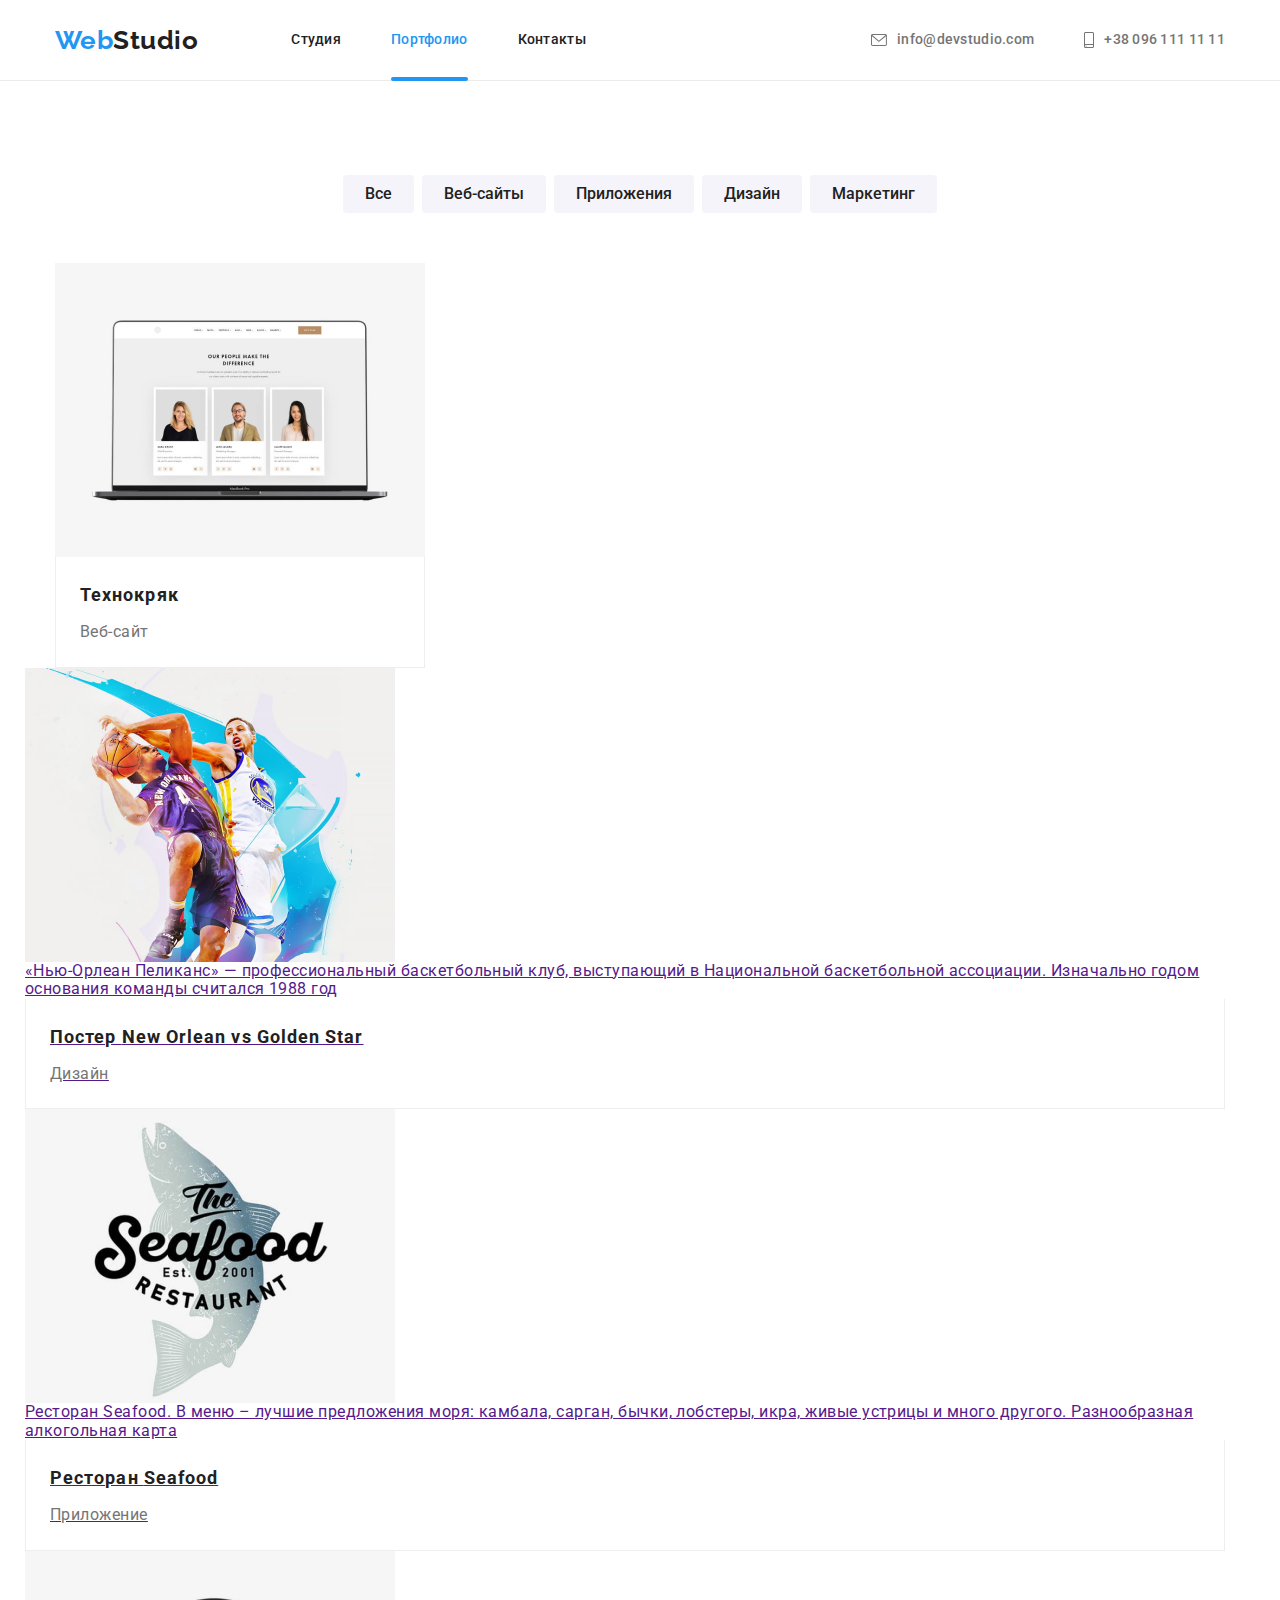
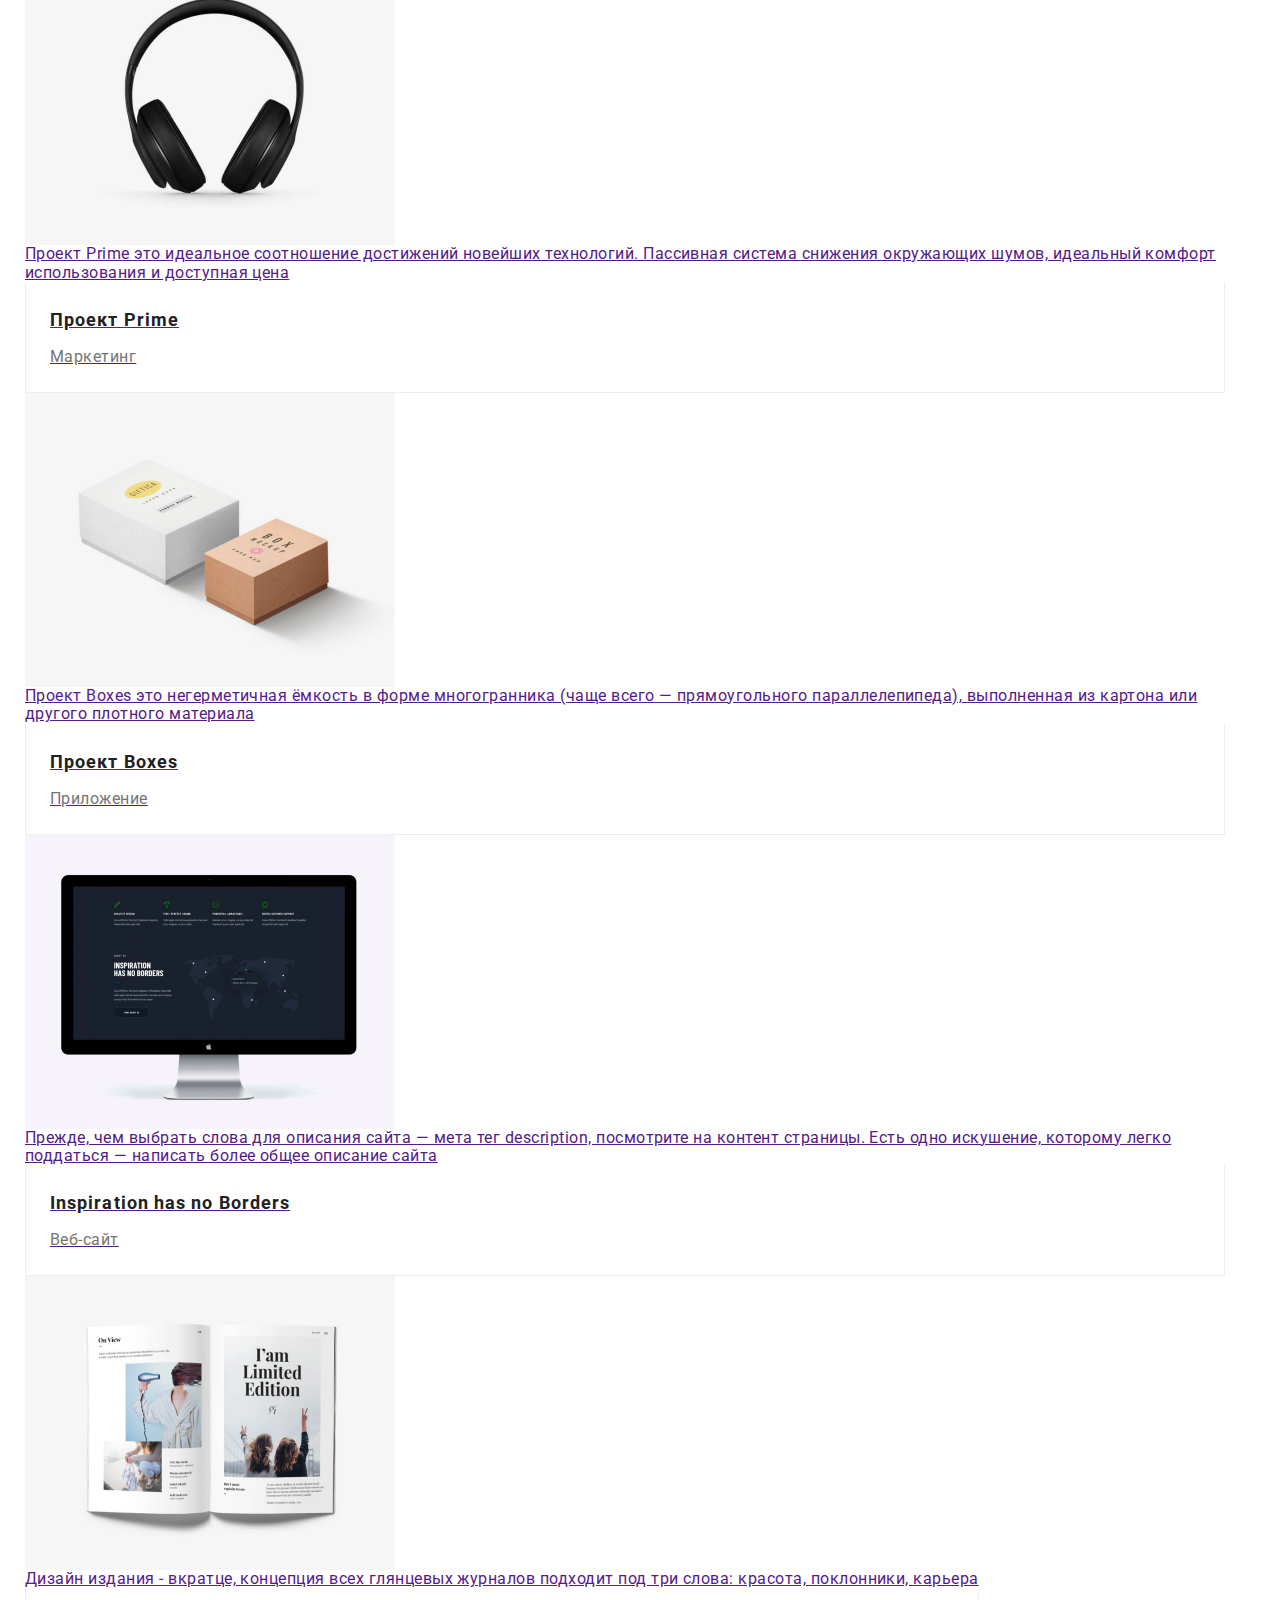
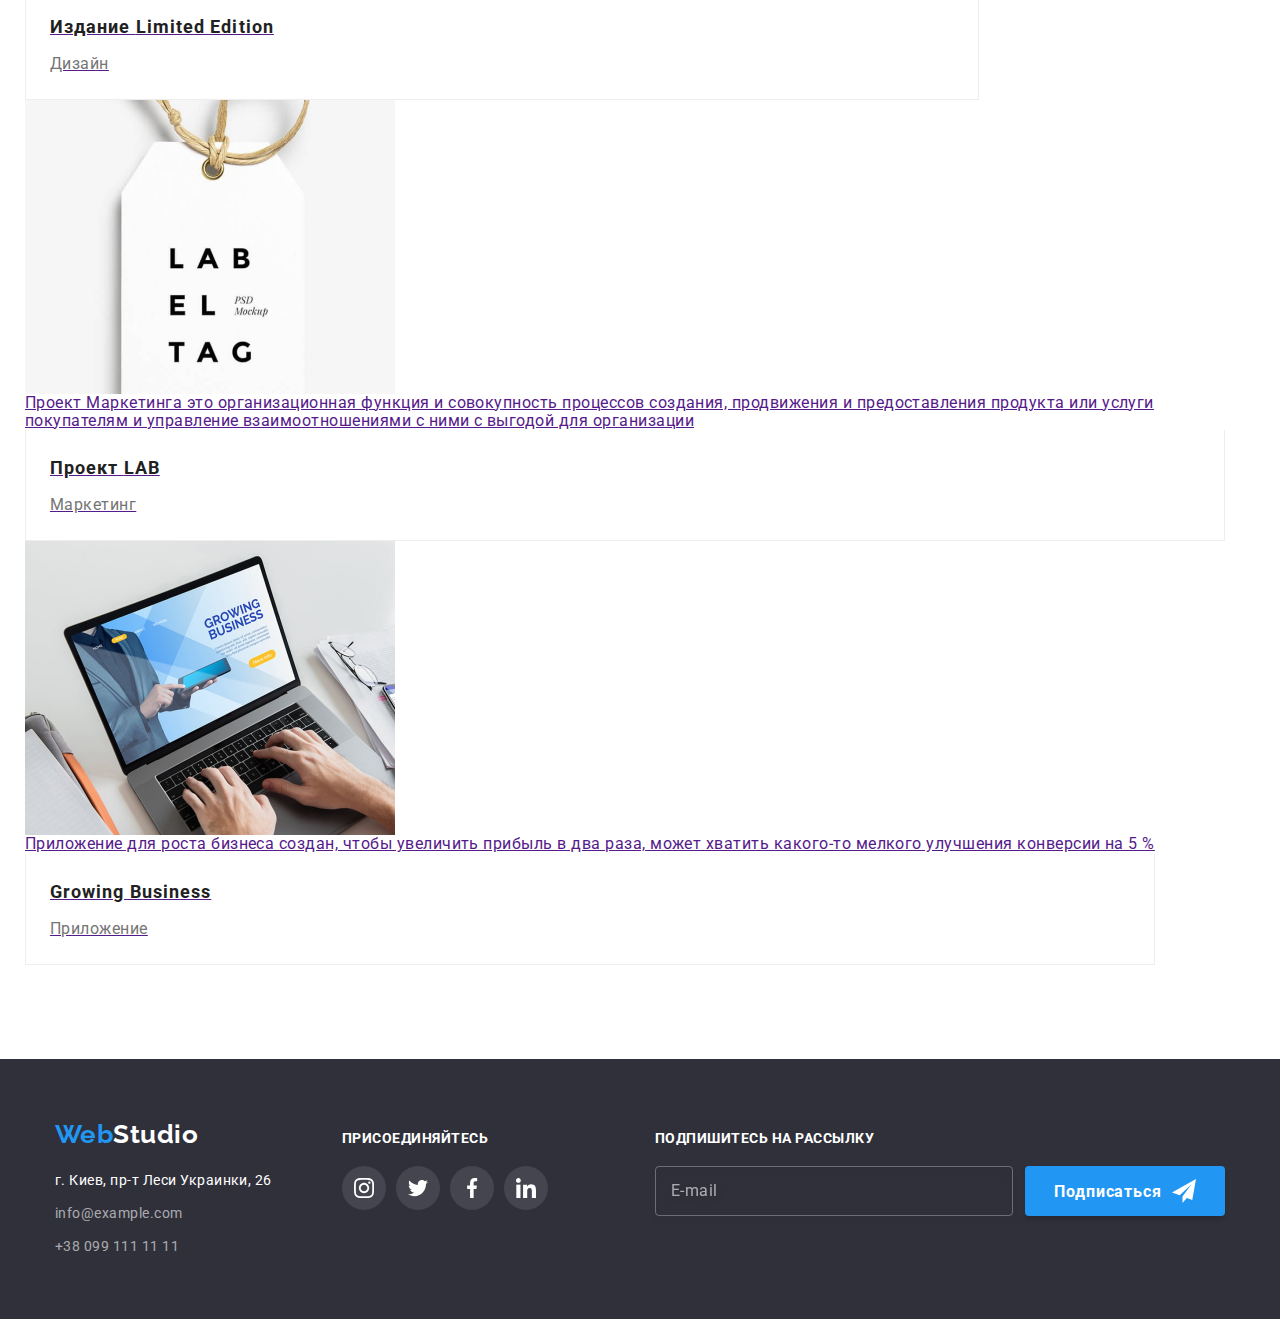
==== commit ad2a158c: "Прописаны классы по методологии БЭМ для портфолио" ====
--- a/portfolio.html
+++ b/portfolio.html
@@ -57,37 +57,37 @@
     <!-- Примеры работ -->
     <section class="portfolio section">
       <div class="container">
-        <h1 class="portfolio-title section-title visually-hidden">Примеры работ</h1>
+        <h1 class="portfolio__title section-title visually-hidden">Примеры работ</h1>
         
-        <ul class="portfolio-filter-list list">
-          <li class="portfolio-filter-list-item">
-            <button type="button" class="portfolio-filter-button button current-button">Все</button>
-          </li>
-          <li class="portfolio-filter-list-item">
-            <button type="button" class="portfolio-filter-button button">Веб-сайты</button>
-          </li>
-          <li class="portfolio-filter-list-item">
-            <button type="button" class="portfolio-filter-button button">Приложения</button>
-          </li>
-          <li class="portfolio-filter-list-item">
-            <button type="button" class="portfolio-filter-button button">Дизайн</button>
-          </li>
-          <li class="portfolio-filter-list-item">
-            <button type="button" class="portfolio-filter-button button">Маркетинг</button>
+        <ul class="filter list">
+          <li class="filter__item">
+            <button type="button" class="filter__button button button--current">Все</button>
+          </li>
+          <li class="filter__item">
+            <button type="button" class="filter__button button">Веб-сайты</button>
+          </li>
+          <li class="filter__item">
+            <button type="button" class="filter__button button">Приложения</button>
+          </li>
+          <li class="filter__item">
+            <button type="button" class="filter__button button">Дизайн</button>
+          </li>
+          <li class="filter__item">
+            <button type="button" class="filter__button button">Маркетинг</button>
           </li>
         </ul>
         
-        <ul class="work-examples-list list">
-          <li class="work-examples-list-item">
-            <a href="" class="work-examples-link">
-              <div class="work-examples-thumb">
+        <ul class="work-examples list">
+          <li class="work-examples__item">
+            <a href="" class="work-examples__link">
+              <div class="work-examples__card">
                 <img src="./images/website-1.jpg" 
                   alt="Ноутбук с открытым сайтом" 
                   width="370" 
                   height="294"
-                  class="work-examples-list-img" />
-                <div class="work-examples-overlay">
-                  <p class="work-examples-overlay-text">
+                />
+                <div class="work-examples__overlay overlay">
+                  <p class="overlay__text">
                     Технокряк это современная площадка распространения коронавируса. 
                     Компании используют эту платформу для цифрового
                     шпионажа и атак на защищённые сервера конкурентов
--- a/css/styles.css
+++ b/css/styles.css
@@ -680,7 +680,26 @@
   margin-left: 10px;
 }
 
-.portfolio-filter-button {
+.button--current {
+  color: var(--secondary-text-color);
+  background-color: var(--accent-color);
+}
+
+/* -------------------------------- Portfolio -------------------------------- */
+
+.filter {
+  display: flex;
+  flex-wrap: wrap;
+  justify-content: center;
+
+  margin-bottom: 50px;
+}
+
+.filter__item + .filter__item {
+  margin-left: 8px;
+}
+
+.filter__button {
   padding: 6px 22px;
 
   font-weight: 500;
@@ -695,34 +714,15 @@
     box-shadow 250ms var(--transition-cubic);
 }
 
-.portfolio-filter-button:hover,
-.portfolio-filter-button:focus {
+.filter__button:hover,
+.filter__button:focus {
   color: var(--secondary-text-color);
   background-color: var(--accent-color);
   box-shadow: 0px 3px 1px rgba(0, 0, 0, 0.1), 0px 1px 2px rgba(0, 0, 0, 0.08),
     0px 2px 2px rgba(0, 0, 0, 0.12);
 }
 
-.current-button {
-  color: var(--secondary-text-color);
-  background-color: var(--accent-color);
-}
-
-/* -------------------------------- Portfolio -------------------------------- */
-
-.portfolio-filter-list {
-  display: flex;
-  flex-wrap: wrap;
-  justify-content: center;
-
-  margin-bottom: 50px;
-}
-
-.portfolio-filter-list-item + .portfolio-filter-list-item {
-  margin-left: 8px;
-}
-
-.work-examples-list {
+.work-examples {
   display: flex;
   flex-wrap: wrap;
 
@@ -730,14 +730,14 @@
   margin-left: calc(-1 * var(--card-set-gap));
 }
 
-.work-examples-list-item {
+.work-examples__item {
   flex-basis: calc(100% / 3 - var(--card-set-gap));
 
   margin-top: var(--card-set-gap);
   margin-left: var(--card-set-gap);
 }
 
-.work-examples-link {
+.work-examples__link {
   display: block;
 
   text-decoration: none;
@@ -745,19 +745,19 @@
   transition: box-shadow 250ms var(--transition-cubic);
 }
 
-.work-examples-link:hover,
-.work-examples-link:focus {
+.work-examples__link:hover,
+.work-examples__link:focus {
   box-shadow: 0px 1px 1px rgba(0, 0, 0, 0.12), 0px 4px 4px rgba(0, 0, 0, 0.06),
     1px 4px 6px rgba(0, 0, 0, 0.16);
 }
 
-.work-examples-thumb {
+.work-examples__card {
   position: relative;
 
   overflow: hidden;
 }
 
-.work-examples-overlay {
+.work-examples__overlay {
   position: absolute;
   top: 0;
   left: 0;
@@ -774,15 +774,15 @@
   transition: transform 250ms var(--transition-cubic);
 }
 
-.work-examples-link:hover .work-examples-overlay {
+.work-examples__link:hover .work-examples__overlay {
   transform: translateY(0);
 }
 
-.work-examples-link:focus .work-examples-overlay {
+.work-examples__link:focus .work-examples__overlay {
   transform: translateY(0);
 }
 
-.work-examples-overlay-text {
+.overlay__text {
   font-size: 18px;
   line-height: 1.56;
 
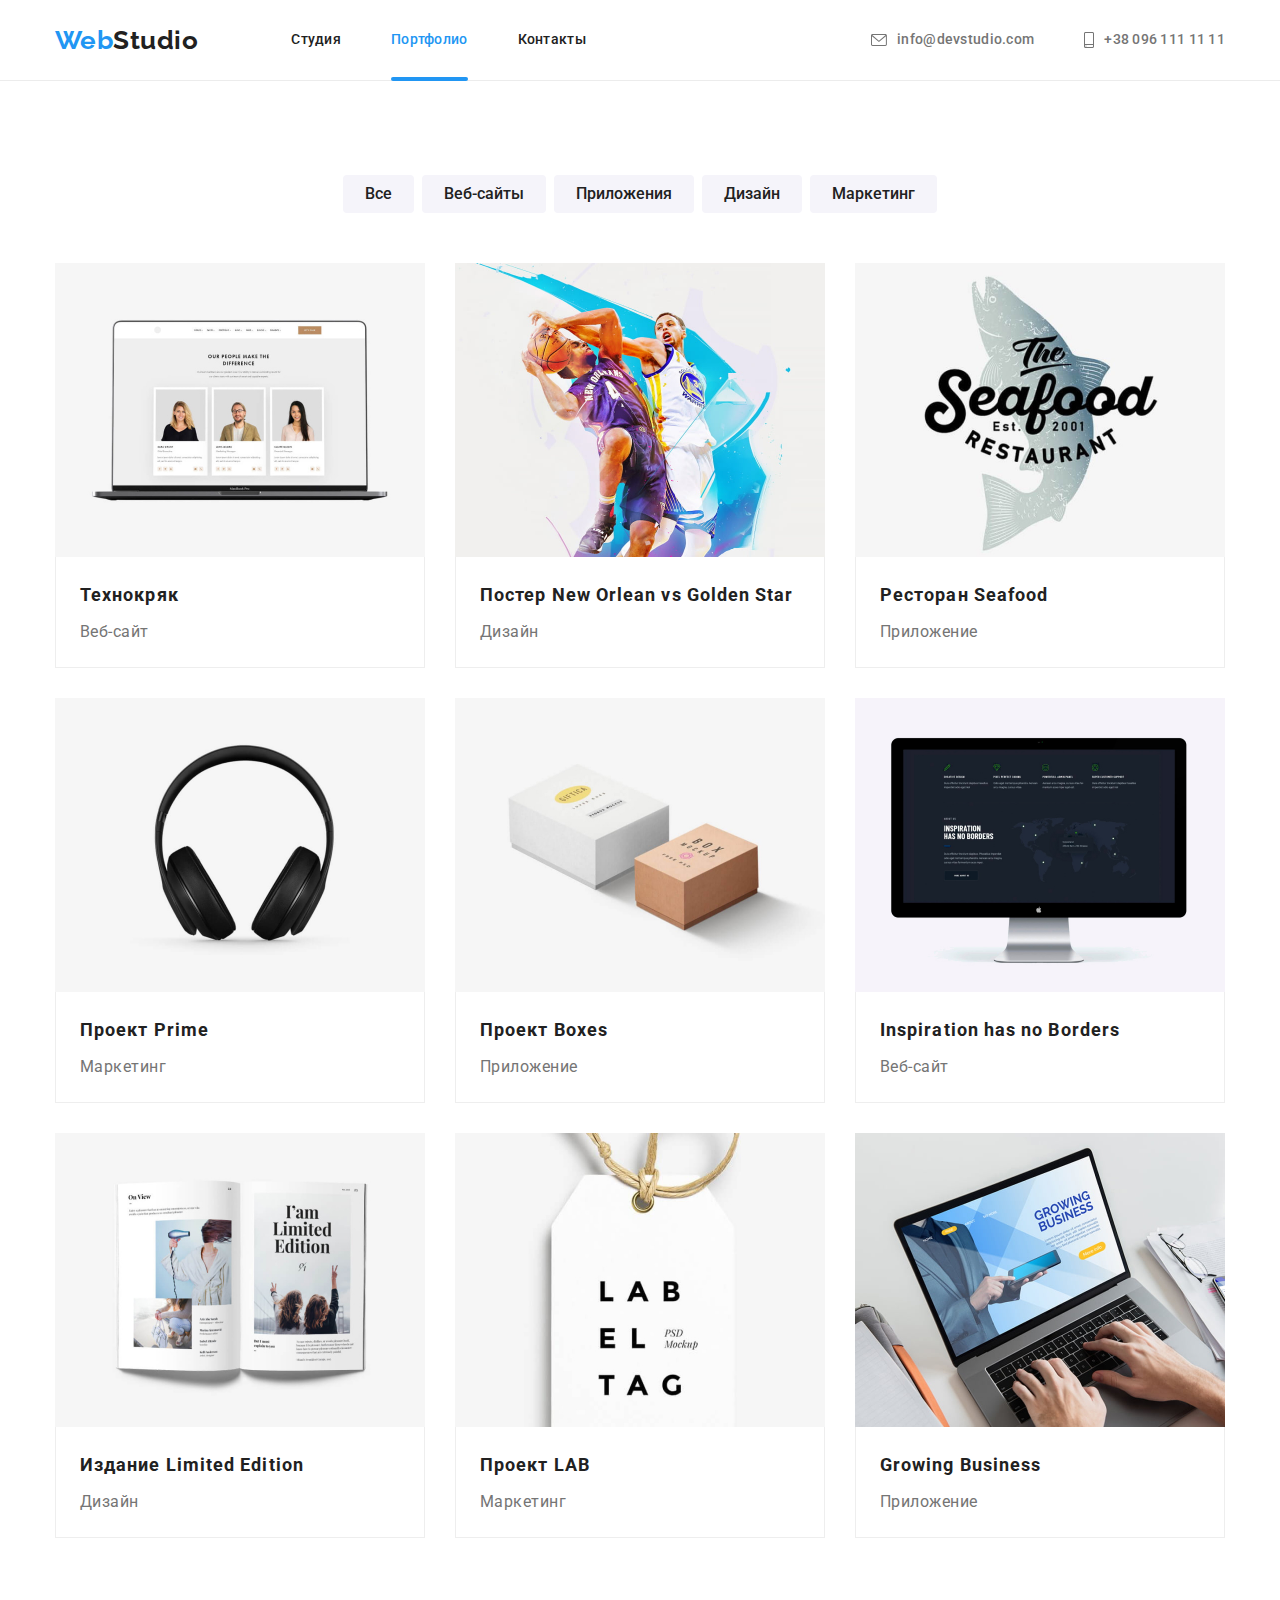
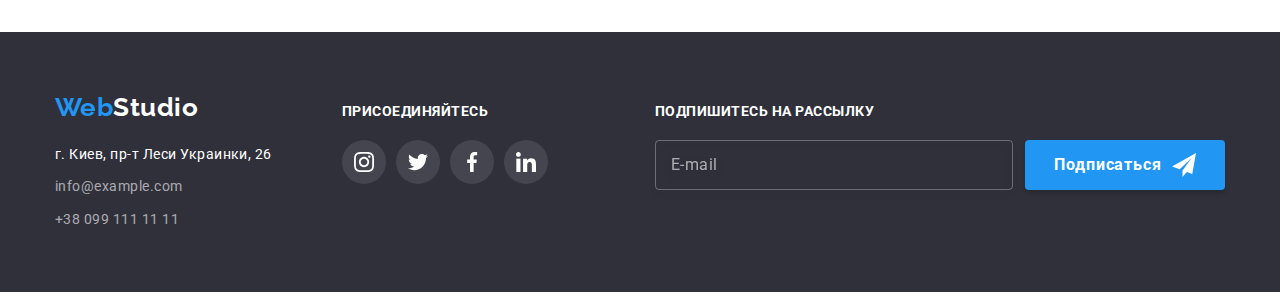
==== commit d5c36e2a: "Исправлены классы по БЭМ" ====
--- a/portfolio.html
+++ b/portfolio.html
@@ -80,204 +80,204 @@
         <ul class="work-examples list">
           <li class="work-examples__item">
             <a href="" class="work-examples__link">
-              <div class="work-examples__card">
+              <div class="work-examples__wrap wrap">
                 <img src="./images/website-1.jpg" 
                   alt="Ноутбук с открытым сайтом" 
                   width="370" 
                   height="294"
                 />
-                <div class="work-examples__overlay overlay">
-                  <p class="overlay__text">
+                <div class="wrap__overlay">
+                  <p class="wrap__text">
                     Технокряк это современная площадка распространения коронавируса. 
                     Компании используют эту платформу для цифрового
                     шпионажа и атак на защищённые сервера конкурентов
                   </p>
                 </div>
               </div>
-              <div class="work-examples-card-container">
-                <h2 class="work-examples-card-title">Технокряк</h2>
-                <p class="work-examples-card-text">Веб-сайт</p>
-              </div>
-            </a>
-          </li>
-
-          <li class="work-examples-list-item">
-            <a href="" class="work-examples-link">
-              <div class="work-examples-thumb">
+              <div class="wrap__container">
+                <h2 class="wrap__title">Технокряк</h2>
+                <p class="wrap__label">Веб-сайт</p>
+              </div>
+            </a>
+          </li>
+
+          <li class="work-examples__item">
+            <a href="" class="work-examples__link">
+              <div class="work-examples__wrap wrap">
                 <img src="./images/design-1.jpg" 
                   alt="Баскетболисты" 
                   width="370" 
                   height="294"
-                  class="work-examples-list-img" />
-                <div class="work-examples-overlay">
-                  <p class="work-examples-overlay-text">
+                />
+                <div class="wrap__overlay">
+                  <p class="wrap__text">
                     «Нью-Орлеан Пеликанс» — профессиональный баскетбольный клуб, выступающий в Национальной
                     баскетбольной ассоциации. Изначально годом основания команды считался 1988 год
                   </p>
                 </div>
               </div>
-              <div class="work-examples-card-container">
-                <h2 class="work-examples-card-title">Постер <span lang="en">New Orlean vs Golden Star</span></h2>
-                <p class="work-examples-card-text">Дизайн</p>
-              </div>
-            </a>
-          </li>
-
-          <li class="work-examples-list-item">
-            <a href="" class="work-examples-link">
-              <div class="work-examples-thumb">
+              <div class="wrap__container">
+                <h2 class="wrap__title">Постер <span lang="en">New Orlean vs Golden Star</span></h2>
+                <p class="wrap__label">Дизайн</p>
+              </div>
+            </a>
+          </li>
+
+          <li class="work-examples__item">
+            <a href="" class="work-examples__link">
+              <div class="work-examples__wrap wrap">
                 <img src="./images/application-1.jpg" 
                   alt="Лого ресторана" 
                   width="370" 
                   height="294"
-                  class="work-examples-list-img" />
-                <div class="work-examples-overlay">
-                  <p class="work-examples-overlay-text">
+                />
+                <div class="wrap__overlay">
+                  <p class="wrap__text">
                     Ресторан Seafood. В меню – лучшие предложения моря: камбала, сарган, бычки, 
                     лобстеры, икра, живые устрицы и много другого. Разнообразная
                     алкогольная карта
                   </p>
                 </div>
               </div>
-              <div class="work-examples-card-container">
-                <h2 class="work-examples-card-title">Ресторан <span lang="en">Seafood</span></h2>
-                <p class="work-examples-card-text">Приложение</p>
-              </div>
-            </a>
-          </li>
-
-          <li class="work-examples-list-item">
-            <a href="" class="work-examples-link">
-              <div class="work-examples-thumb">
+              <div class="wrap__container">
+                <h2 class="wrap__title">Ресторан <span lang="en">Seafood</span></h2>
+                <p class="wrap__label">Приложение</p>
+              </div>
+            </a>
+          </li>
+
+          <li class="work-examples__item">
+            <a href="" class="work-examples__link">
+              <div class="work-examples__wrap wrap">
                 <img src="./images/marketing-1.jpg" 
                   alt="Наушники"
                   width="370"
                   height="294"
-                  class="work-examples-list-img" />
-                <div class="work-examples-overlay">
-                  <p class="work-examples-overlay-text">
+                />
+                <div class="wrap__overlay">
+                  <p class="wrap__text">
                     Проект Prime это идеальное соотношение достижений новейших технологий. 
                     Пассивная система снижения окружающих шумов, идеальный комфорт
                     использования и доступная цена
                   </p>
                 </div>
               </div>
-              <div class="work-examples-card-container">
-                <h2 class="work-examples-card-title">Проект <span lang="en">Prime</span></h2>
-                <p class="work-examples-card-text">Маркетинг</p>
-              </div>
-            </a>
-          </li>
-
-          <li class="work-examples-list-item">
-            <a href="" class="work-examples-link">
-              <div class="work-examples-thumb">
+              <div class="wrap__container">
+                <h2 class="wrap__title">Проект <span lang="en">Prime</span></h2>
+                <p class="wrap__label">Маркетинг</p>
+              </div>
+            </a>
+          </li>
+
+          <li class="work-examples__item">
+            <a href="" class="work-examples__link">
+              <div class="work-examples__wrap wrap">
                 <img src="./images/application-2.jpg"   
                   alt="Две коробки" 
                   width="370" 
                   height="294"
-                  class="work-examples-list-img" />
-                <div class="work-examples-overlay">
-                  <p class="work-examples-overlay-text">
+                />
+                <div class="wrap__overlay">
+                  <p class="wrap__text">
                     Проект Boxes это негерметичная ёмкость в форме многогранника
                     (чаще всего — прямоугольного параллелепипеда), выполненная из картона или
                     другого плотного материала
                   </p>
                 </div>
               </div>
-              <div class="work-examples-card-container">
-                <h2 class="work-examples-card-title">Проект <span lang="en">Boxes</span></h2>
-                <p class="work-examples-card-text">Приложение</p>
-              </div>
-            </a>
-          </li>
-
-          <li class="work-examples-list-item">
-            <a href="" class="work-examples-link">
-              <div class="work-examples-thumb">
+              <div class="wrap__container">
+                <h2 class="wrap__title">Проект <span lang="en">Boxes</span></h2>
+                <p class="wrap__label">Приложение</p>
+              </div>
+            </a>
+          </li>
+
+          <li class="work-examples__item">
+            <a href="" class="work-examples__link">
+              <div class="work-examples__wrap wrap">
                 <img src="./images/website-2.jpg" 
                   alt="Монитор"
                   width="370" 
                   height="294"
-                  class="work-examples-list-img" />
-                <div class="work-examples-overlay">
-                  <p class="work-examples-overlay-text">
+                />
+                <div class="wrap__overlay">
+                  <p class="wrap__text">
                     Прежде, чем выбрать слова для описания сайта — мета тег description, 
                     посмотрите на контент страницы. Есть одно искушение, которому легко поддаться — 
                     написать более общее описание сайта
                   </p>
                 </div>
               </div>
-              <div class="work-examples-card-container">
-                <h2 class="work-examples-card-title" lang="en">Inspiration has no Borders</h2>
-                <p class="work-examples-card-text">Веб-сайт</p>
-              </div>
-            </a>
-          </li>
-
-          <li class="work-examples-list-item">
-            <a href="" class="work-examples-link">
-              <div class="work-examples-thumb">
+              <div class="wrap__container">
+                <h2 class="wrap__title" lang="en">Inspiration has no Borders</h2>
+                <p class="wrap__label">Веб-сайт</p>
+              </div>
+            </a>
+          </li>
+
+          <li class="work-examples__item">
+            <a href="" class="work-examples__link">
+              <div class="work-examples__wrap wrap">
                 <img src="./images/design-2.jpg" 
                   alt="Открытая книга"
                   width="370" 
                   height="294"
-                  class="work-examples-list-img" />
-                <div class="work-examples-overlay">
-                  <p class="work-examples-overlay-text">
+                />
+                <div class="wrap__overlay">
+                  <p class="wrap__text">
                     Дизайн издания - вкратце, концепция всех глянцевых журналов подходит 
                     под три слова: красота, поклонники, карьера
                   </p>
                 </div>
               </div>
-              <div class="work-examples-card-container">
-                <h2 class="work-examples-card-title">Издание <span lang="en">Limited Edition</span></h2>
-                <p class="work-examples-card-text">Дизайн</p>
-              </div>
-            </a>
-          </li>
-
-          <li class="work-examples-list-item">
-            <a href="" class="work-examples-link">
-              <div class="work-examples-thumb">
+              <div class="wrap__container">
+                <h2 class="wrap__title">Издание <span lang="en">Limited Edition</span></h2>
+                <p class="wrap__label">Дизайн</p>
+              </div>
+            </a>
+          </li>
+
+          <li class="work-examples__item">
+            <a href="" class="work-examples__link">
+              <div class="work-examples__wrap wrap">
                 <img src="./images/marketing-2.jpg" 
                   alt="Картонный ярлык"
                   width="370" 
                   height="294"
-                  class="work-examples-list-img" />
-                <div class="work-examples-overlay">
-                  <p class="work-examples-overlay-text">
+                />
+                <div class="wrap__overlay">
+                  <p class="wrap__text">
                     Проект Маркетинга это организационная функция и совокупность процессов создания, 
                     продвижения и предоставления продукта или услуги покупателям
                     и управление взаимоотношениями с ними с выгодой для организации
                   </p>
                 </div>
               </div>
-              <div class="work-examples-card-container">
-                <h2 class="work-examples-card-title">Проект <span lang="en">LAB</span></h2>
-                <p class="work-examples-card-text">Маркетинг</p>
-              </div>
-            </a>
-          </li>
-
-          <li class="work-examples-list-item">
-            <a href="" class="work-examples-link">
-              <div class="work-examples-thumb">
+              <div class="wrap__container">
+                <h2 class="wrap__title">Проект <span lang="en">LAB</span></h2>
+                <p class="wrap__label">Маркетинг</p>
+              </div>
+            </a>
+          </li>
+
+          <li class="work-examples__item">
+            <a href="" class="work-examples__link">
+              <div class="work-examples__wrap wrap">
                 <img src="./images/application-3.jpg" 
                   alt="Человек работает за ноутбуком"
                   width="370" 
                   height="294"
-                  class="work-examples-list-img" />
-                <div class="work-examples-overlay">
-                  <p class="work-examples-overlay-text">
+                />
+                <div class="wrap__overlay">
+                  <p class="wrap__text">
                     Приложение для роста бизнеса создан, чтобы увеличить прибыль в два раза, 
                     может хватить какого-то мелкого улучшения конверсии на 5 %
                   </p>
                 </div>
               </div>
-              <div class="work-examples-card-container">
-                <h2 class="work-examples-card-title" lang="en">Growing Business</h2>
-                <p class="work-examples-card-text">Приложение</p>
+              <div class="wrap__container">
+                <h2 class="wrap__title" lang="en">Growing Business</h2>
+                <p class="wrap__label">Приложение</p>
               </div>
             </a>
           </li>
@@ -321,21 +321,21 @@
               </svg>
             </a>
           </li>
-          <li class="socials__item socials__item--indent">
+          <li class="socials__item">
             <a href="" class="socials__link socials__link--grey" aria-label="Twitter">
               <svg class="socials__icon" width="20" height="20">
                 <use href="./images/icons.svg#twitter-icon"></use>
               </svg>
             </a>
           </li>
-          <li class="socials__item socials__item--indent">
+          <li class="socials__item">
             <a href="" class="socials__link socials__link--grey" aria-label="Facebook">
               <svg class="socials__icon" width="20" height="20">
                 <use href="./images/icons.svg#facebook-icon"></use>
               </svg>
             </a>
           </li>
-          <li class="socials__item socials__item--indent">
+          <li class="socials__item">
             <a href="" class="socials__link socials__link--grey" aria-label="LinkedIn">
               <svg class="socials__icon" width="20" height="20">
                 <use href="./images/icons.svg#linkedin-icon"></use>
@@ -353,7 +353,7 @@
           </label>
       
           <button type="submit" class="subscribe-form__button">Подписаться
-            <svg class="button__icon" width="24" height="24">
+            <svg class="subscribe-form__icon" width="24" height="24">
               <use href="./images/icons.svg#icon-send"></use>
             </svg>
           </button>
--- a/css/styles.css
+++ b/css/styles.css
@@ -269,11 +269,6 @@
   color: var(--title-text-color);
 }
 
-.section--nopadding {
-  padding-top: 0;
-  padding-bottom: 94px;
-}
-
 /* -------------------------------- Features -------------------------------- */
 
 .features__list {
@@ -289,7 +284,7 @@
   margin-left: var(--card-set-gap);
 }
 
-.features__item--bg {
+.features__wrap {
   display: flex;
   justify-content: center;
   align-items: center;
@@ -326,6 +321,11 @@
 }
 
 /* -------------------------------- Skills -------------------------------- */
+
+.skills {
+  padding-top: 0;
+  padding-bottom: 94px;
+}
 
 .skills__title {
   margin-bottom: 50px;
@@ -371,7 +371,7 @@
 
 /* -------------------------------- Team -------------------------------- */
 
-.team {
+.team--bg {
   background-color: var(--secondary-bg-color);
 }
 
@@ -426,7 +426,7 @@
   align-items: center;
 }
 
-.socials__item--indent {
+.socials__item + .socials__item {
   margin-left: 10px;
 }
 
@@ -660,6 +660,11 @@
   background-color: var(--hero-button-hover);
 }
 
+.subscribe-form__icon {
+  fill: currentColor;
+  margin-left: 10px;
+}
+
 /* -------------------------------- Buttons -------------------------------- */
 
 .button {
@@ -751,13 +756,13 @@
     1px 4px 6px rgba(0, 0, 0, 0.16);
 }
 
-.work-examples__card {
+.work-examples__wrap {
   position: relative;
 
   overflow: hidden;
 }
 
-.work-examples__overlay {
+.wrap__overlay {
   position: absolute;
   top: 0;
   left: 0;
@@ -774,22 +779,22 @@
   transition: transform 250ms var(--transition-cubic);
 }
 
-.work-examples__link:hover .work-examples__overlay {
+.work-examples__link:hover .wrap__overlay {
   transform: translateY(0);
 }
 
-.work-examples__link:focus .work-examples__overlay {
+.work-examples__link:focus .wrap__overlay {
   transform: translateY(0);
 }
 
-.overlay__text {
+.wrap__text {
   font-size: 18px;
   line-height: 1.56;
 
   color: var(--secondary-text-color);
 }
 
-.work-examples-card-container {
+.wrap__container {
   padding: 20px 24px;
 
   box-sizing: border-box;
@@ -797,7 +802,7 @@
   border-top: 0;
 }
 
-.work-examples-card-title {
+.wrap__title {
   margin-bottom: 4px;
 
   font-weight: 700;
@@ -808,7 +813,7 @@
   color: var(--title-text-color);
 }
 
-.work-examples-card-text {
+.wrap__label {
   font-weight: 400;
   font-size: 16px;
   line-height: 1.87;
@@ -861,7 +866,7 @@
   transition: transform 500ms;
 }
 
-.modal-close-btn {
+.modal__close-btn {
   position: absolute;
   top: 8px;
   right: 8px;
@@ -885,17 +890,17 @@
   cursor: pointer;
 }
 
-.modal-close-btn:hover,
-.modal-close-btn:focus {
+.modal__close-btn:hover,
+.modal__close-btn:focus {
   border-color: var(--accent-color);
   color: var(--accent-color);
 }
 
-.modal-close-btn-icon {
+.close-button__icon {
   fill: currentColor;
 }
 
-.modal-form-title {
+.modal__title {
   margin-bottom: 12px;
 
   font-weight: 700;
@@ -912,17 +917,17 @@
   align-items: center;
 }
 
-.modal-form-field {
+.modal-form__field {
   margin-bottom: 10px;
 
   width: 100%;
 }
 
-.modal-form-field:nth-child(4) {
+.modal-form__field:nth-child(4) {
   margin-bottom: 20px;
 }
 
-.modal-form-label {
+.modal-form__label {
   display: block;
 
   margin-bottom: 4px;
@@ -934,12 +939,12 @@
   color: var(--primary-text-color);
 }
 
-.modal-input-wrap {
+.modal-form__wrap {
   position: relative;
   display: block;
 }
 
-.modal-form-input {
+.modal-form__input {
   padding: 12px 0 12px 42px;
 
   width: 100%;
@@ -953,16 +958,16 @@
   transition: border-color 250ms var(--transition-cubic);
 }
 
-.modal-form-input:focus {
+.modal-form__input:focus {
   border-color: var(--accent-color);
 }
 
-.modal-form-input:hover + .modal-icon,
-.modal-form-input:focus + .modal-icon {
+.modal-form__input:hover + .input__icon,
+.modal-form__input:focus + .input__icon {
   fill: var(--accent-color);
 }
 
-.modal-icon {
+.input__icon {
   position: absolute;
   left: 12px;
   top: 50%;
@@ -973,7 +978,7 @@
   transition: fill 250ms var(--transition-cubic);
 }
 
-.modal-form-text-area {
+.modal-form__text-area {
   margin: 0;
   padding: 12px 16px 12px 16px;
 
@@ -993,7 +998,7 @@
   transition: border-color 250ms var(--transition-cubic);
 }
 
-.modal-form-text-area::placeholder {
+.modal-form__text-area::placeholder {
   font-size: 14px;
   line-height: 1.17;
   letter-spacing: 0.01em;
@@ -1001,11 +1006,11 @@
   color: rgba(117, 117, 117, 0.5);
 }
 
-.modal-form-text-area:focus {
+.modal-form__text-area:focus {
   border-color: var(--accent-color);
 }
 
-.modal-form-agreement {
+.modal-form__agreement {
   display: flex;
   align-items: center;
   justify-content: center;
@@ -1013,7 +1018,7 @@
   margin-bottom: 30px;
 }
 
-.modal-form-agreement-text {
+.modal-form__label-check {
   display: flex;
   align-items: center;
 
@@ -1023,7 +1028,7 @@
   color: var(--primary-text-color);
 }
 
-.modal-form-agreement-text span {
+.modal-form__label-check span {
   display: flex;
   align-items: center;
   justify-content: center;
@@ -1037,27 +1042,27 @@
   border-radius: 2px;
 }
 
-.modal-check-icon {
+.modal-form__check-icon {
   fill: var(--secondary-text-color);
 }
 
-.modal-form-check:focus + .modal-form-agreement-text span {
+.modal-form__check:focus + .modal-form__label-check span {
   border-color: var(--accent-color);
 }
 
-.modal-form-check:checked + .modal-form-agreement-text span {
+.modal-form__check:checked + .modal-form__label-check span {
   background-color: var(--accent-color);
   border: none;
 }
 
-.modal-form-agreement-link {
+.modal-form__agreement-link {
   font-size: 14px;
   line-height: 1.71;
 
   color: var(--accent-color);
 }
 
-.modal-form-btn {
+.modal-form__btn {
   width: 200px;
   height: 50px;
 
@@ -1076,7 +1081,7 @@
   transition: background-color 250ms var(--transition-cubic);
 }
 
-.modal-form-btn:hover,
-.modal-form-btn:focus {
+.modal-form__btn:hover,
+.modal-form__btn:focus {
   background-color: var(--hero-button-hover);
 }
